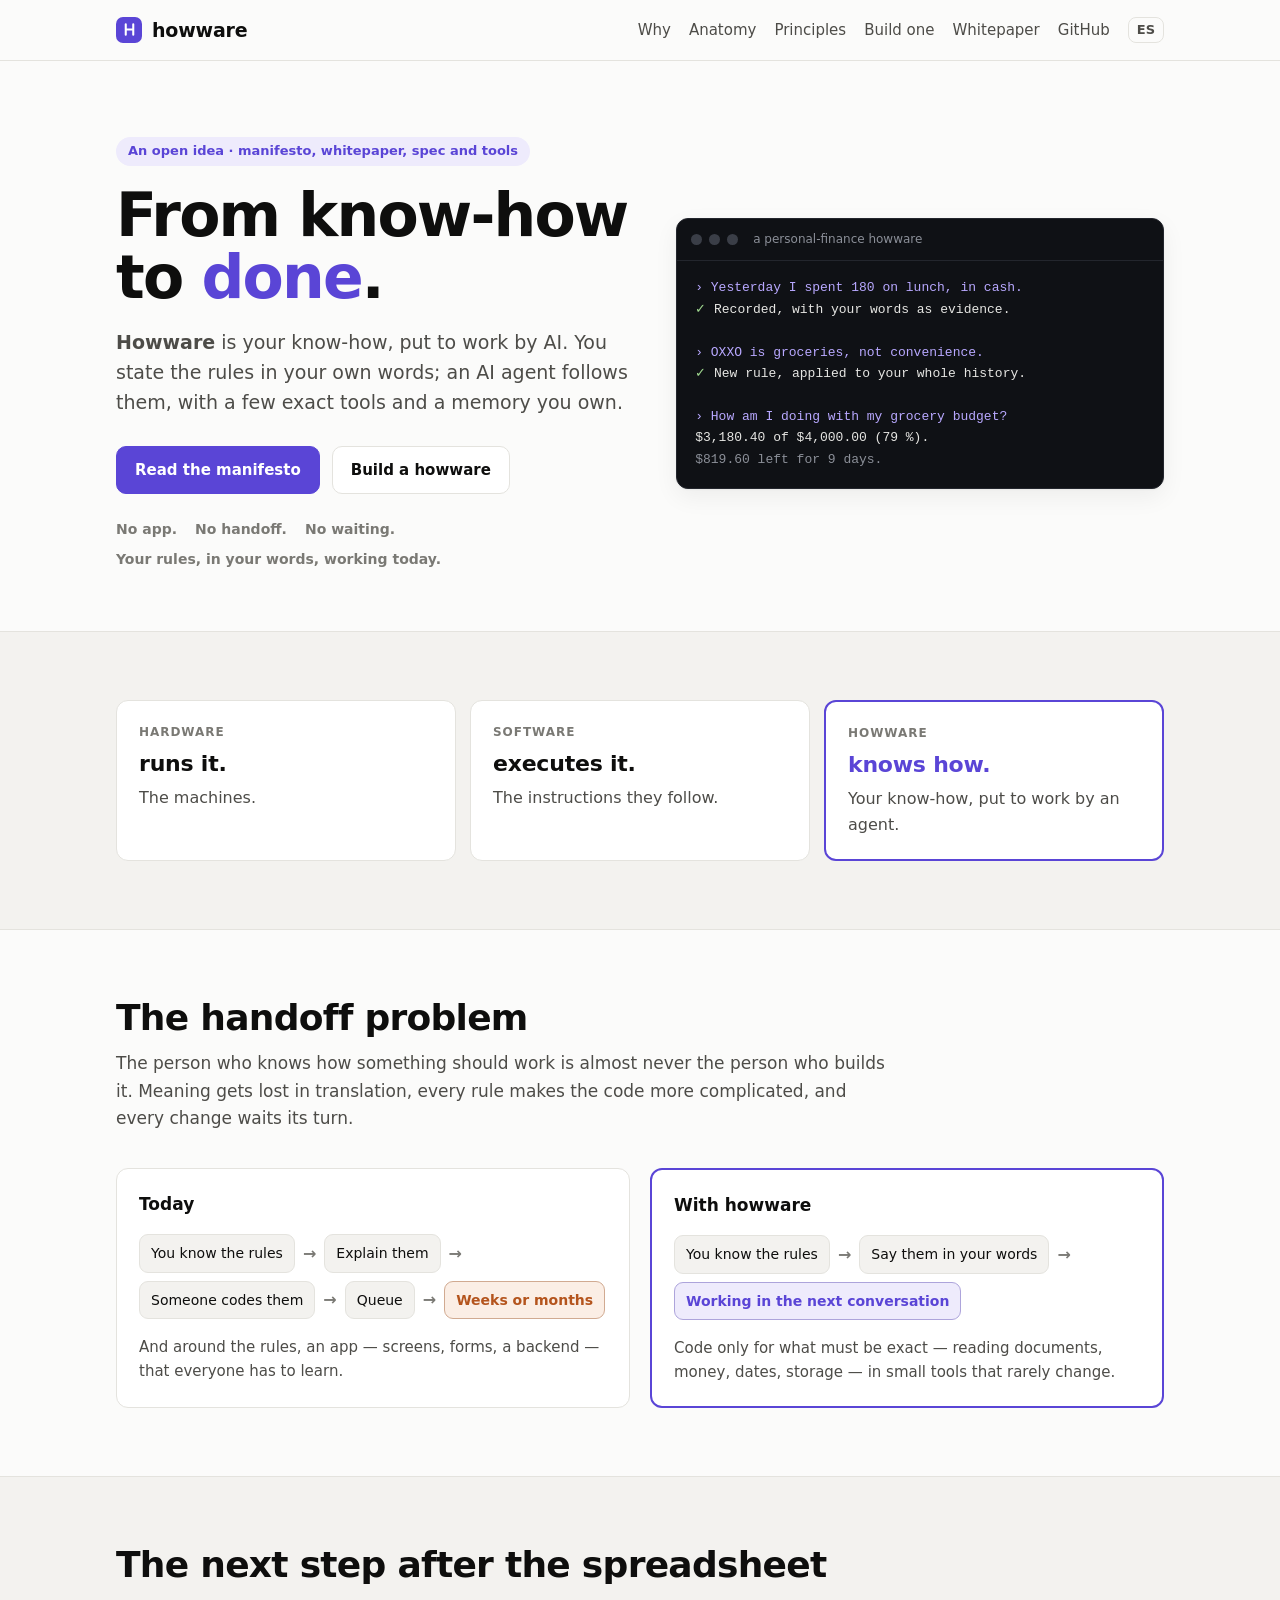
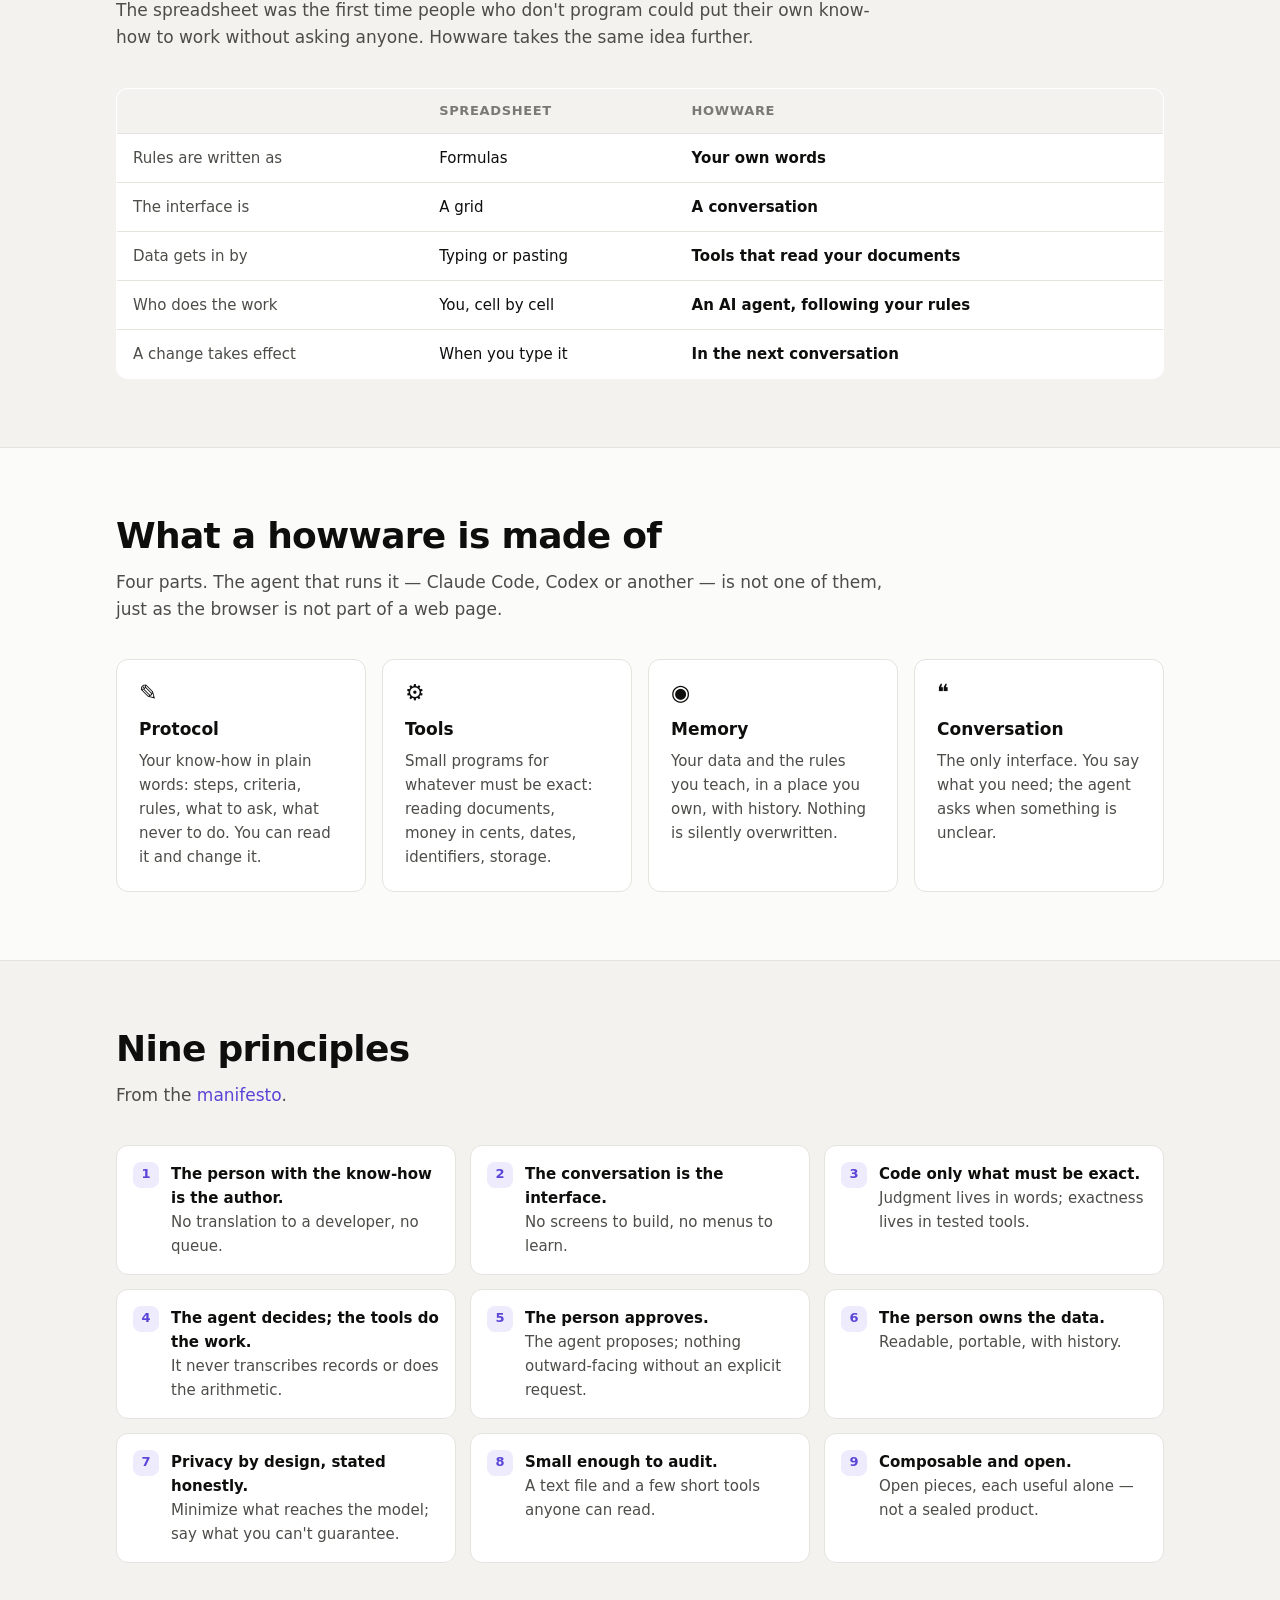
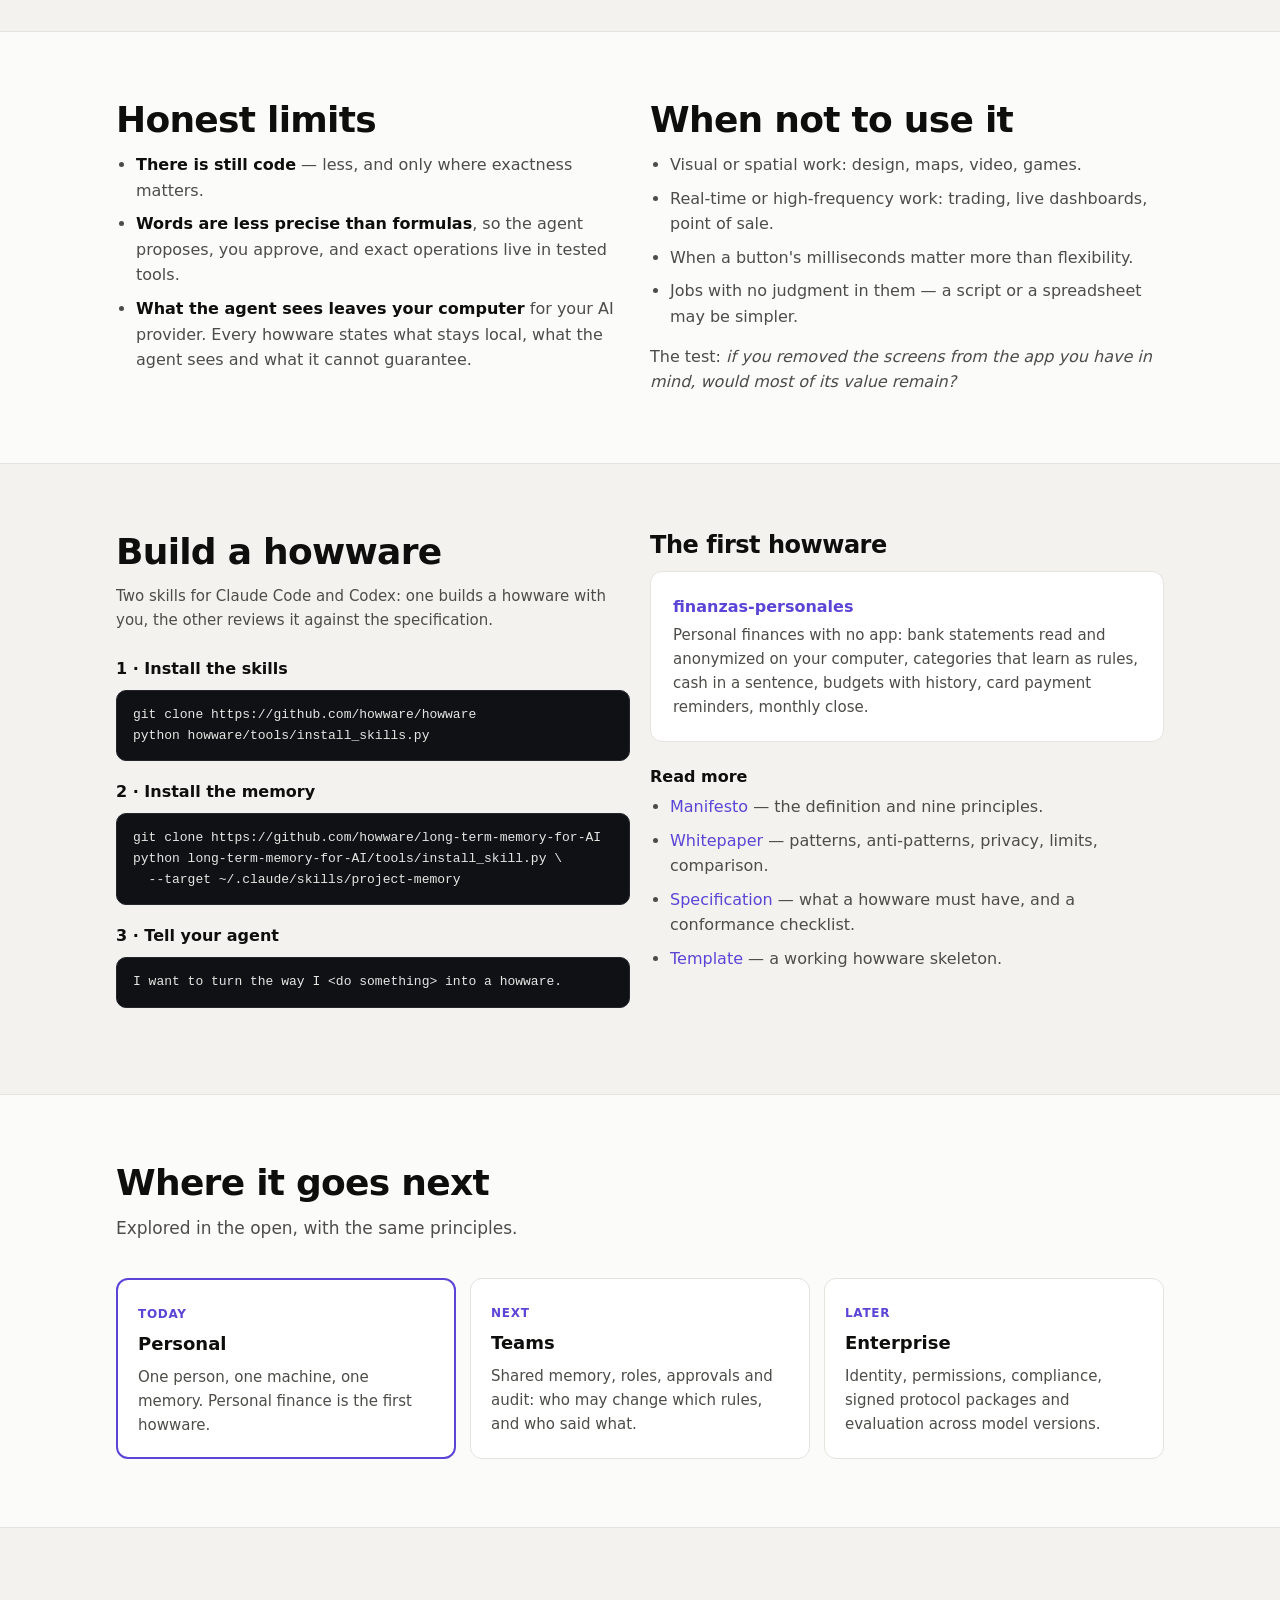
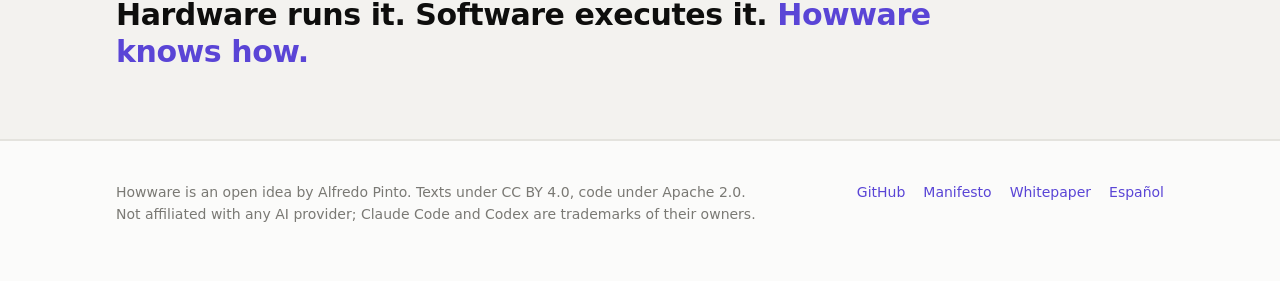
==== index.html @ 70abbe28 "howware.org: site of the howware organization Moved from howware/howware (site/). Served from the ro" ====
<!doctype html>
<html lang="en">
<head>
<meta charset="utf-8">
<meta name="viewport" content="width=device-width, initial-scale=1">
<title>Howware · From know-how to done</title>
<meta name="description" content="Howware: your know-how, put to work by AI. State the rules in your own words; an AI agent follows them, with a few exact tools and a memory you own. No app to build, no one to hand it off to, no waiting.">
<meta property="og:title" content="Howware · From know-how to done">
<meta property="og:description" content="Your know-how, put to work by AI. No app to build, no one to hand it off to, no waiting. The next step after the spreadsheet.">
<meta property="og:type" content="website">
<meta property="og:url" content="https://howware.org/">
<link rel="alternate" hreflang="es" href="https://howware.org/es/">
<link rel="icon" href="data:image/svg+xml,%3Csvg xmlns='http://www.w3.org/2000/svg' viewBox='0 0 32 32'%3E%3Crect width='32' height='32' rx='7' fill='%235a45d6'/%3E%3Cpath d='M10 9v14M22 9v14M10 16h12' stroke='white' stroke-width='3' stroke-linecap='round'/%3E%3C/svg%3E">
<link rel="stylesheet" href="assets/style.css">
</head>
<body>

<header class="nav">
  <div class="wrap">
    <a class="brand" href="./"><span class="logo" aria-hidden="true"><svg width="15" height="15" viewBox="0 0 16 16" fill="none"><path d="M4 2.5v11M12 2.5v11M4 8h8" stroke="#fff" stroke-width="2.2" stroke-linecap="round"/></svg></span>howware</a>
    <nav>
      <a href="#why">Why</a>
      <a href="#anatomy">Anatomy</a>
      <a href="#principles">Principles</a>
      <a href="#build">Build one</a>
      <a href="https://github.com/howware/howware/blob/main/docs/whitepaper.md">Whitepaper</a>
      <a class="keep" href="https://github.com/howware/howware">GitHub</a>
      <a class="keep lang" href="es/" hreflang="es" lang="es">ES</a>
    </nav>
  </div>
</header>

<main>
  <section class="hero">
    <div class="wrap hero-grid">
      <div>
        <span class="eyebrow">An open idea · manifesto, whitepaper, spec and tools</span>
        <h1>From know-how<br>to <span class="hl">done</span>.</h1>
        <p class="lead"><b>Howware</b> is your know-how, put to work by AI. You state the rules in your own words; an AI agent follows them, with a few exact tools and a memory you own.</p>
        <div class="cta">
          <a class="btn primary" href="https://github.com/howware/howware/blob/main/MANIFESTO.md">Read the manifesto</a>
          <a class="btn" href="#build">Build a howware</a>
        </div>
        <div class="slogans"><span>No app.</span><span>No handoff.</span><span>No waiting.</span><span>Your rules, in your words, working today.</span></div>
      </div>
      <div class="term" role="img" aria-label="Example conversation with a personal finance howware">
        <div class="term-bar"><i></i><i></i><i></i><b>a personal-finance howware</b></div>
<pre><span class="u">› Yesterday I spent 180 on lunch, in cash.</span>
<span class="ok">✓</span> Recorded, with your words as evidence.

<span class="u">› OXXO is groceries, not convenience.</span>
<span class="ok">✓</span> New rule, applied to your whole history.

<span class="u">› How am I doing with my grocery budget?</span>
$3,180.40 of $4,000.00 (79 %).
<span class="p">$819.60 left for 9 days.</span></pre>
      </div>
    </div>
  </section>

  <section class="alt">
    <div class="wrap">
      <div class="layers">
        <div class="layer"><div class="k">Hardware</div><b>runs it.</b><span>The machines.</span></div>
        <div class="layer"><div class="k">Software</div><b>executes it.</b><span>The instructions they follow.</span></div>
        <div class="layer now"><div class="k">Howware</div><b>knows how.</b><span>Your know-how, put to work by an agent.</span></div>
      </div>
    </div>
  </section>

  <section id="why">
    <div class="wrap">
      <h2>The handoff problem</h2>
      <p class="sub">The person who knows how something should work is almost never the person who builds it. Meaning gets lost in translation, every rule makes the code more complicated, and every change waits its turn.</p>
      <div class="lanes">
        <div class="lane old">
          <h3>Today</h3>
          <div class="flow"><span class="step">You know the rules</span><span class="arrow">→</span><span class="step">Explain them</span><span class="arrow">→</span><span class="step">Someone codes them</span><span class="arrow">→</span><span class="step">Queue</span><span class="arrow">→</span><span class="step slow">Weeks or months</span></div>
          <p>And around the rules, an app — screens, forms, a backend — that everyone has to learn.</p>
        </div>
        <div class="lane new">
          <h3>With howware</h3>
          <div class="flow"><span class="step">You know the rules</span><span class="arrow">→</span><span class="step">Say them in your words</span><span class="arrow">→</span><span class="step fast">Working in the next conversation</span></div>
          <p>Code only for what must be exact — reading documents, money, dates, storage — in small tools that rarely change.</p>
        </div>
      </div>
    </div>
  </section>

  <section class="alt">
    <div class="wrap">
      <h2>The next step after the spreadsheet</h2>
      <p class="sub">The spreadsheet was the first time people who don't program could put their own know-how to work without asking anyone. Howware takes the same idea further.</p>
      <div class="tablewrap">
        <table class="cmp">
          <thead><tr><th></th><th>Spreadsheet</th><th>Howware</th></tr></thead>
          <tbody>
            <tr><td>Rules are written as</td><td>Formulas</td><td>Your own words</td></tr>
            <tr><td>The interface is</td><td>A grid</td><td>A conversation</td></tr>
            <tr><td>Data gets in by</td><td>Typing or pasting</td><td>Tools that read your documents</td></tr>
            <tr><td>Who does the work</td><td>You, cell by cell</td><td>An AI agent, following your rules</td></tr>
            <tr><td>A change takes effect</td><td>When you type it</td><td>In the next conversation</td></tr>
          </tbody>
        </table>
      </div>
    </div>
  </section>

  <section id="anatomy">
    <div class="wrap">
      <h2>What a howware is made of</h2>
      <p class="sub">Four parts. The agent that runs it — Claude Code, Codex or another — is not one of them, just as the browser is not part of a web page.</p>
      <div class="grid4">
        <div class="card"><div class="ic" aria-hidden="true">✎</div><h3>Protocol</h3><p>Your know-how in plain words: steps, criteria, rules, what to ask, what never to do. You can read it and change it.</p></div>
        <div class="card"><div class="ic" aria-hidden="true">⚙</div><h3>Tools</h3><p>Small programs for whatever must be exact: reading documents, money in cents, dates, identifiers, storage.</p></div>
        <div class="card"><div class="ic" aria-hidden="true">◉</div><h3>Memory</h3><p>Your data and the rules you teach, in a place you own, with history. Nothing is silently overwritten.</p></div>
        <div class="card"><div class="ic" aria-hidden="true">❝</div><h3>Conversation</h3><p>The only interface. You say what you need; the agent asks when something is unclear.</p></div>
      </div>
    </div>
  </section>

  <section id="principles" class="alt">
    <div class="wrap">
      <h2>Nine principles</h2>
      <p class="sub">From the <a href="https://github.com/howware/howware/blob/main/MANIFESTO.md">manifesto</a>.</p>
      <ol class="principles">
        <li><b>The person with the know-how is the author.</b>No translation to a developer, no queue.</li>
        <li><b>The conversation is the interface.</b>No screens to build, no menus to learn.</li>
        <li><b>Code only what must be exact.</b>Judgment lives in words; exactness lives in tested tools.</li>
        <li><b>The agent decides; the tools do the work.</b>It never transcribes records or does the arithmetic.</li>
        <li><b>The person approves.</b>The agent proposes; nothing outward-facing without an explicit request.</li>
        <li><b>The person owns the data.</b>Readable, portable, with history.</li>
        <li><b>Privacy by design, stated honestly.</b>Minimize what reaches the model; say what you can't guarantee.</li>
        <li><b>Small enough to audit.</b>A text file and a few short tools anyone can read.</li>
        <li><b>Composable and open.</b>Open pieces, each useful alone — not a sealed product.</li>
      </ol>
    </div>
  </section>

  <section>
    <div class="wrap grid2">
      <div>
        <h2>Honest limits</h2>
        <ul class="plain">
          <li><b>There is still code</b> — less, and only where exactness matters.</li>
          <li><b>Words are less precise than formulas</b>, so the agent proposes, you approve, and exact operations live in tested tools.</li>
          <li><b>What the agent sees leaves your computer</b> for your AI provider. Every howware states what stays local, what the agent sees and what it cannot guarantee.</li>
        </ul>
      </div>
      <div>
        <h2>When not to use it</h2>
        <ul class="plain">
          <li>Visual or spatial work: design, maps, video, games.</li>
          <li>Real-time or high-frequency work: trading, live dashboards, point of sale.</li>
          <li>When a button's milliseconds matter more than flexibility.</li>
          <li>Jobs with no judgment in them — a script or a spreadsheet may be simpler.</li>
        </ul>
        <p style="color:var(--text-2);margin:14px 0 0">The test: <i>if you removed the screens from the app you have in mind, would most of its value remain?</i></p>
      </div>
    </div>
  </section>

  <section id="build" class="alt install">
    <div class="wrap grid2">
      <div>
        <h2>Build a howware</h2>
        <p class="sub" style="margin-bottom:24px">Two skills for Claude Code and Codex: one builds a howware with you, the other reviews it against the specification.</p>
        <h3>1 · Install the skills</h3>
<pre>git clone https://github.com/howware/howware
python howware/tools/install_skills.py</pre>
        <h3>2 · Install the memory</h3>
<pre>git clone https://github.com/howware/long-term-memory-for-AI
python long-term-memory-for-AI/tools/install_skill.py \
  --target ~/.claude/skills/project-memory</pre>
        <h3>3 · Tell your agent</h3>
<pre>I want to turn the way I &lt;do something&gt; into a howware.</pre>
      </div>
      <div>
        <h2 style="font-size:24px">The first howware</h2>
        <div class="card" style="margin-top:12px">
          <h3><a href="https://github.com/howware/finanzas-personales">finanzas-personales</a></h3>
          <p>Personal finances with no app: bank statements read and anonymized on your computer, categories that learn as rules, cash in a sentence, budgets with history, card payment reminders, monthly close.</p>
        </div>
        <h3 style="margin-top:22px">Read more</h3>
        <ul class="plain">
          <li><a href="https://github.com/howware/howware/blob/main/MANIFESTO.md">Manifesto</a> — the definition and nine principles.</li>
          <li><a href="https://github.com/howware/howware/blob/main/docs/whitepaper.md">Whitepaper</a> — patterns, anti-patterns, privacy, limits, comparison.</li>
          <li><a href="https://github.com/howware/howware/blob/main/docs/spec.md">Specification</a> — what a howware must have, and a conformance checklist.</li>
          <li><a href="https://github.com/howware/howware/tree/main/template">Template</a> — a working howware skeleton.</li>
        </ul>
      </div>
    </div>
  </section>

  <section>
    <div class="wrap">
      <h2>Where it goes next</h2>
      <p class="sub">Explored in the open, with the same principles.</p>
      <div class="road">
        <div class="cur"><span class="tag">Today</span><h3>Personal</h3><p>One person, one machine, one memory. Personal finance is the first howware.</p></div>
        <div><span class="tag">Next</span><h3>Teams</h3><p>Shared memory, roles, approvals and audit: who may change which rules, and who said what.</p></div>
        <div><span class="tag">Later</span><h3>Enterprise</h3><p>Identity, permissions, compliance, signed protocol packages and evaluation across model versions.</p></div>
      </div>
    </div>
  </section>

  <section class="alt">
    <div class="wrap">
      <p class="quote">Hardware runs it. Software executes it. <span>Howware knows how.</span></p>
    </div>
  </section>
</main>

<footer>
  <div class="wrap">
    <p>Howware is an open idea by Alfredo Pinto. Texts under CC BY 4.0, code under Apache 2.0. Not affiliated with any AI provider; Claude Code and Codex are trademarks of their owners.</p>
    <nav>
      <a href="https://github.com/howware/howware">GitHub</a>
      <a href="https://github.com/howware/howware/blob/main/MANIFESTO.md">Manifesto</a>
      <a href="https://github.com/howware/howware/blob/main/docs/whitepaper.md">Whitepaper</a>
      <a href="es/" hreflang="es" lang="es">Español</a>
    </nav>
  </div>
</footer>

</body>
</html>
---- assets/style.css ----
:root {
  color-scheme: light;
  --bg: #fbfbfa; --surface: #ffffff; --surface-2: #f3f2ef; --border: #e4e3de;
  --text: #0e0e0d; --text-2: #4d4c48; --muted: #7a7974;
  --accent: #5a45d6; --accent-ink: #ffffff; --accent-soft: #eeebfc;
  --warm: #b4541d; --warm-soft: #fbeee5;
  --code-bg: #0f1115; --code-text: #e6e6e3; --code-muted: #8b8f98; --code-user: #b8a8ff; --code-ok: #9fd88f;
  --radius: 12px;
  --shadow: 0 1px 2px rgba(0,0,0,.04), 0 8px 24px rgba(0,0,0,.06);
}
@media (prefers-color-scheme: dark) {
  :root:not([data-theme="light"]) {
    color-scheme: dark;
    --bg: #0d0d0c; --surface: #161615; --surface-2: #1d1d1b; --border: #2c2c29;
    --text: #f1f0ec; --text-2: #c4c3ba; --muted: #8f8e86;
    --accent: #9d8cff; --accent-ink: #0d0d0c; --accent-soft: #1f1a3a;
    --warm: #f0a070; --warm-soft: #2b1d14;
    --shadow: 0 1px 2px rgba(0,0,0,.3), 0 8px 24px rgba(0,0,0,.35);
  }
}
:root[data-theme="dark"] {
  color-scheme: dark;
  --bg: #0d0d0c; --surface: #161615; --surface-2: #1d1d1b; --border: #2c2c29;
  --text: #f1f0ec; --text-2: #c4c3ba; --muted: #8f8e86;
  --accent: #9d8cff; --accent-ink: #0d0d0c; --accent-soft: #1f1a3a;
  --warm: #f0a070; --warm-soft: #2b1d14;
  --shadow: 0 1px 2px rgba(0,0,0,.3), 0 8px 24px rgba(0,0,0,.35);
}

* { box-sizing: border-box; }
html { scroll-behavior: smooth; }
body { margin: 0; background: var(--bg); color: var(--text); font: 16px/1.6 system-ui, -apple-system, "Segoe UI", Roboto, "Helvetica Neue", sans-serif; -webkit-font-smoothing: antialiased; }
a { color: var(--accent); text-decoration: none; }
a:hover { text-decoration: underline; }
code, pre { font-family: ui-monospace, "Cascadia Code", "SF Mono", Menlo, Consolas, monospace; }
:not(pre) > code { font-size: .9em; background: var(--surface-2); border: 1px solid var(--border); padding: 1px 6px; border-radius: 6px; }
.wrap { max-width: 1080px; margin: 0 auto; padding: 0 16px; }
.grid2 > *, .grid3 > *, .grid4 > *, .hero-grid > *, .lanes > * { min-width: 0; }

header.nav { position: sticky; top: 0; z-index: 10; background: color-mix(in srgb, var(--bg) 88%, transparent); backdrop-filter: blur(10px); border-bottom: 1px solid var(--border); }
.nav .wrap { display: flex; align-items: center; gap: 22px; height: 60px; }
.brand { display: flex; align-items: center; gap: 10px; font-weight: 800; color: var(--text); font-size: 19px; letter-spacing: -.01em; }
.brand:hover { text-decoration: none; }
.logo { width: 26px; height: 26px; border-radius: 7px; background: var(--accent); display: grid; place-items: center; flex: none; }
.nav nav { display: flex; gap: 18px; margin-left: auto; font-size: 15px; align-items: center; }
.nav nav a { color: var(--text-2); }
.nav nav a:hover { color: var(--text); text-decoration: none; }
.nav nav a.lang { border: 1px solid var(--border); border-radius: 8px; padding: 2px 8px; font-size: 13px; font-weight: 600; }
@media (max-width: 820px) { .nav nav a:not(.keep) { display: none; } }

.hero { padding: 76px 0 60px; }
.hero-grid { display: grid; grid-template-columns: 1.05fr 1fr; gap: 48px; align-items: center; }
@media (max-width: 900px) { .hero-grid { grid-template-columns: 1fr; gap: 32px; } .hero { padding: 48px 0 40px; } }
.eyebrow { display: inline-flex; align-items: center; gap: 8px; font-size: 13px; font-weight: 600; color: var(--accent); background: var(--accent-soft); padding: 4px 12px; border-radius: 999px; margin-bottom: 18px; }
h1 { font-size: clamp(36px, 6vw, 60px); line-height: 1.04; letter-spacing: -0.03em; margin: 0 0 18px; }
h1 .hl { color: var(--accent); }
.lead { font-size: 19px; color: var(--text-2); margin: 0 0 28px; max-width: 32em; }
.cta { display: flex; flex-wrap: wrap; gap: 12px; }
.btn { display: inline-flex; align-items: center; gap: 8px; padding: 11px 18px; border-radius: 10px; font-weight: 600; font-size: 15px; border: 1px solid var(--border); color: var(--text); background: var(--surface); }
.btn:hover { text-decoration: none; border-color: var(--muted); }
.btn.primary { background: var(--accent); color: var(--accent-ink); border-color: var(--accent); }
.btn.primary:hover { filter: brightness(1.06); }
.slogans { display: flex; flex-wrap: wrap; gap: 8px 18px; margin-top: 24px; color: var(--muted); font-size: 14px; font-weight: 600; }

.term { background: var(--code-bg); color: var(--code-text); border-radius: var(--radius); box-shadow: var(--shadow); overflow: hidden; border: 1px solid #23262d; }
.term-bar { display: flex; align-items: center; gap: 7px; padding: 11px 14px; border-bottom: 1px solid #23262d; }
.term-bar i { width: 11px; height: 11px; border-radius: 50%; background: #3a3e47; display: block; }
.term-bar b { margin-left: 8px; font-weight: 500; font-size: 12px; color: var(--code-muted); }
.term pre { margin: 0; padding: 16px 18px 18px; font-size: 13px; line-height: 1.65; overflow-x: auto; white-space: pre; }
.u { color: var(--code-user); } .p { color: var(--code-muted); } .ok { color: var(--code-ok); }

section { padding: 68px 0; }
section.alt { background: var(--surface-2); border-top: 1px solid var(--border); border-bottom: 1px solid var(--border); }
h2 { font-size: clamp(26px, 3.6vw, 36px); letter-spacing: -0.02em; line-height: 1.12; margin: 0 0 12px; }
.sub { color: var(--text-2); font-size: 17px; margin: 0 0 36px; max-width: 46em; }

.layers { display: grid; grid-template-columns: repeat(3, 1fr); gap: 14px; }
@media (max-width: 760px) { .layers { grid-template-columns: 1fr; } }
.layer { border: 1px solid var(--border); border-radius: var(--radius); padding: 22px; background: var(--surface); }
.layer .k { font-size: 12px; text-transform: uppercase; letter-spacing: .08em; color: var(--muted); font-weight: 700; }
.layer b { display: block; font-size: 22px; margin: 4px 0; letter-spacing: -.01em; }
.layer span { color: var(--text-2); }
.layer.now { border: 2px solid var(--accent); }
.layer.now b { color: var(--accent); }

.lanes { display: grid; grid-template-columns: 1fr 1fr; gap: 20px; }
@media (max-width: 860px) { .lanes { grid-template-columns: 1fr; } }
.lane { background: var(--surface); border: 1px solid var(--border); border-radius: var(--radius); padding: 22px; }
.lane h3 { margin: 0 0 16px; font-size: 17px; }
.flow { display: flex; flex-wrap: wrap; align-items: center; gap: 8px; }
.step { border: 1px solid var(--border); background: var(--surface-2); border-radius: 9px; padding: 7px 11px; font-size: 14px; }
.arrow { color: var(--muted); font-weight: 700; }
.lane.old .step.slow { background: var(--warm-soft); border-color: color-mix(in srgb, var(--warm) 40%, var(--border)); color: var(--warm); font-weight: 600; }
.lane.new { border: 2px solid var(--accent); }
.lane.new .step.fast { background: var(--accent-soft); border-color: color-mix(in srgb, var(--accent) 40%, var(--border)); color: var(--accent); font-weight: 600; }
.lane p { margin: 16px 0 0; color: var(--text-2); font-size: 15px; }

table.cmp { width: 100%; border-collapse: collapse; background: var(--surface); border: 1px solid var(--border); border-radius: var(--radius); overflow: hidden; font-size: 15px; }
table.cmp th, table.cmp td { text-align: left; padding: 12px 16px; border-bottom: 1px solid var(--border); vertical-align: top; }
table.cmp thead th { background: var(--surface-2); font-size: 13px; text-transform: uppercase; letter-spacing: .05em; color: var(--muted); }
table.cmp td:first-child { color: var(--text-2); }
table.cmp td:last-child { font-weight: 600; }
table.cmp tr:last-child td { border-bottom: 0; }
.tablewrap { overflow-x: auto; }

.grid4 { display: grid; grid-template-columns: repeat(4, 1fr); gap: 16px; }
@media (max-width: 900px) { .grid4 { grid-template-columns: repeat(2, 1fr); } }
@media (max-width: 520px) { .grid4 { grid-template-columns: 1fr; } }
.grid3 { display: grid; grid-template-columns: repeat(3, 1fr); gap: 16px; }
@media (max-width: 900px) { .grid3 { grid-template-columns: repeat(2, 1fr); } }
@media (max-width: 560px) { .grid3 { grid-template-columns: 1fr; } }
.grid2 { display: grid; grid-template-columns: 1fr 1fr; gap: 20px; }
@media (max-width: 860px) { .grid2 { grid-template-columns: 1fr; } }
.card { background: var(--surface); border: 1px solid var(--border); border-radius: var(--radius); padding: 22px; }
.card .ic { font-size: 22px; line-height: 1; margin-bottom: 12px; }
.card h3 { margin: 0 0 6px; font-size: 17px; }
.card p { margin: 0; color: var(--text-2); font-size: 15px; }

ol.principles { counter-reset: p; list-style: none; padding: 0; margin: 0; display: grid; grid-template-columns: repeat(3, 1fr); gap: 14px; }
@media (max-width: 900px) { ol.principles { grid-template-columns: 1fr 1fr; } }
@media (max-width: 560px) { ol.principles { grid-template-columns: 1fr; } }
ol.principles li { background: var(--surface); border: 1px solid var(--border); border-radius: var(--radius); padding: 16px 16px 16px 54px; position: relative; color: var(--text-2); font-size: 15px; }
ol.principles li::before { counter-increment: p; content: counter(p); position: absolute; left: 16px; top: 16px; width: 26px; height: 26px; border-radius: 8px; background: var(--accent-soft); color: var(--accent); font-weight: 700; font-size: 13px; display: grid; place-items: center; }
ol.principles li b { display: block; color: var(--text); }

ul.plain { margin: 0; padding-left: 20px; color: var(--text-2); display: grid; gap: 8px; }
ul.plain b { color: var(--text); }
.install pre { background: var(--code-bg); color: var(--code-text); border-radius: 10px; padding: 14px 16px; font-size: 13px; overflow-x: auto; margin: 8px 0 18px; border: 1px solid #23262d; }
.install h3 { margin: 0 0 4px; font-size: 16px; }
.install p { margin: 0; color: var(--text-2); font-size: 15px; }

.road { display: grid; grid-template-columns: repeat(3, 1fr); gap: 14px; counter-reset: r; }
@media (max-width: 760px) { .road { grid-template-columns: 1fr; } }
.road div { border: 1px solid var(--border); border-radius: var(--radius); padding: 20px; background: var(--surface); }
.road div.cur { border: 2px solid var(--accent); }
.road .tag { font-size: 12px; font-weight: 700; color: var(--accent); text-transform: uppercase; letter-spacing: .06em; }
.road h3 { margin: 4px 0 6px; font-size: 18px; }
.road p { margin: 0; color: var(--text-2); font-size: 15px; }

.quote { font-size: clamp(22px, 3vw, 30px); font-weight: 700; letter-spacing: -.015em; line-height: 1.25; margin: 0; max-width: 30em; }
.quote span { color: var(--accent); }

footer { padding: 40px 0 56px; color: var(--muted); font-size: 14px; border-top: 1px solid var(--border); }
footer .wrap { display: flex; flex-wrap: wrap; gap: 12px 28px; justify-content: space-between; }
footer p { margin: 0; max-width: 46em; }
footer nav { display: flex; gap: 18px; flex-wrap: wrap; }
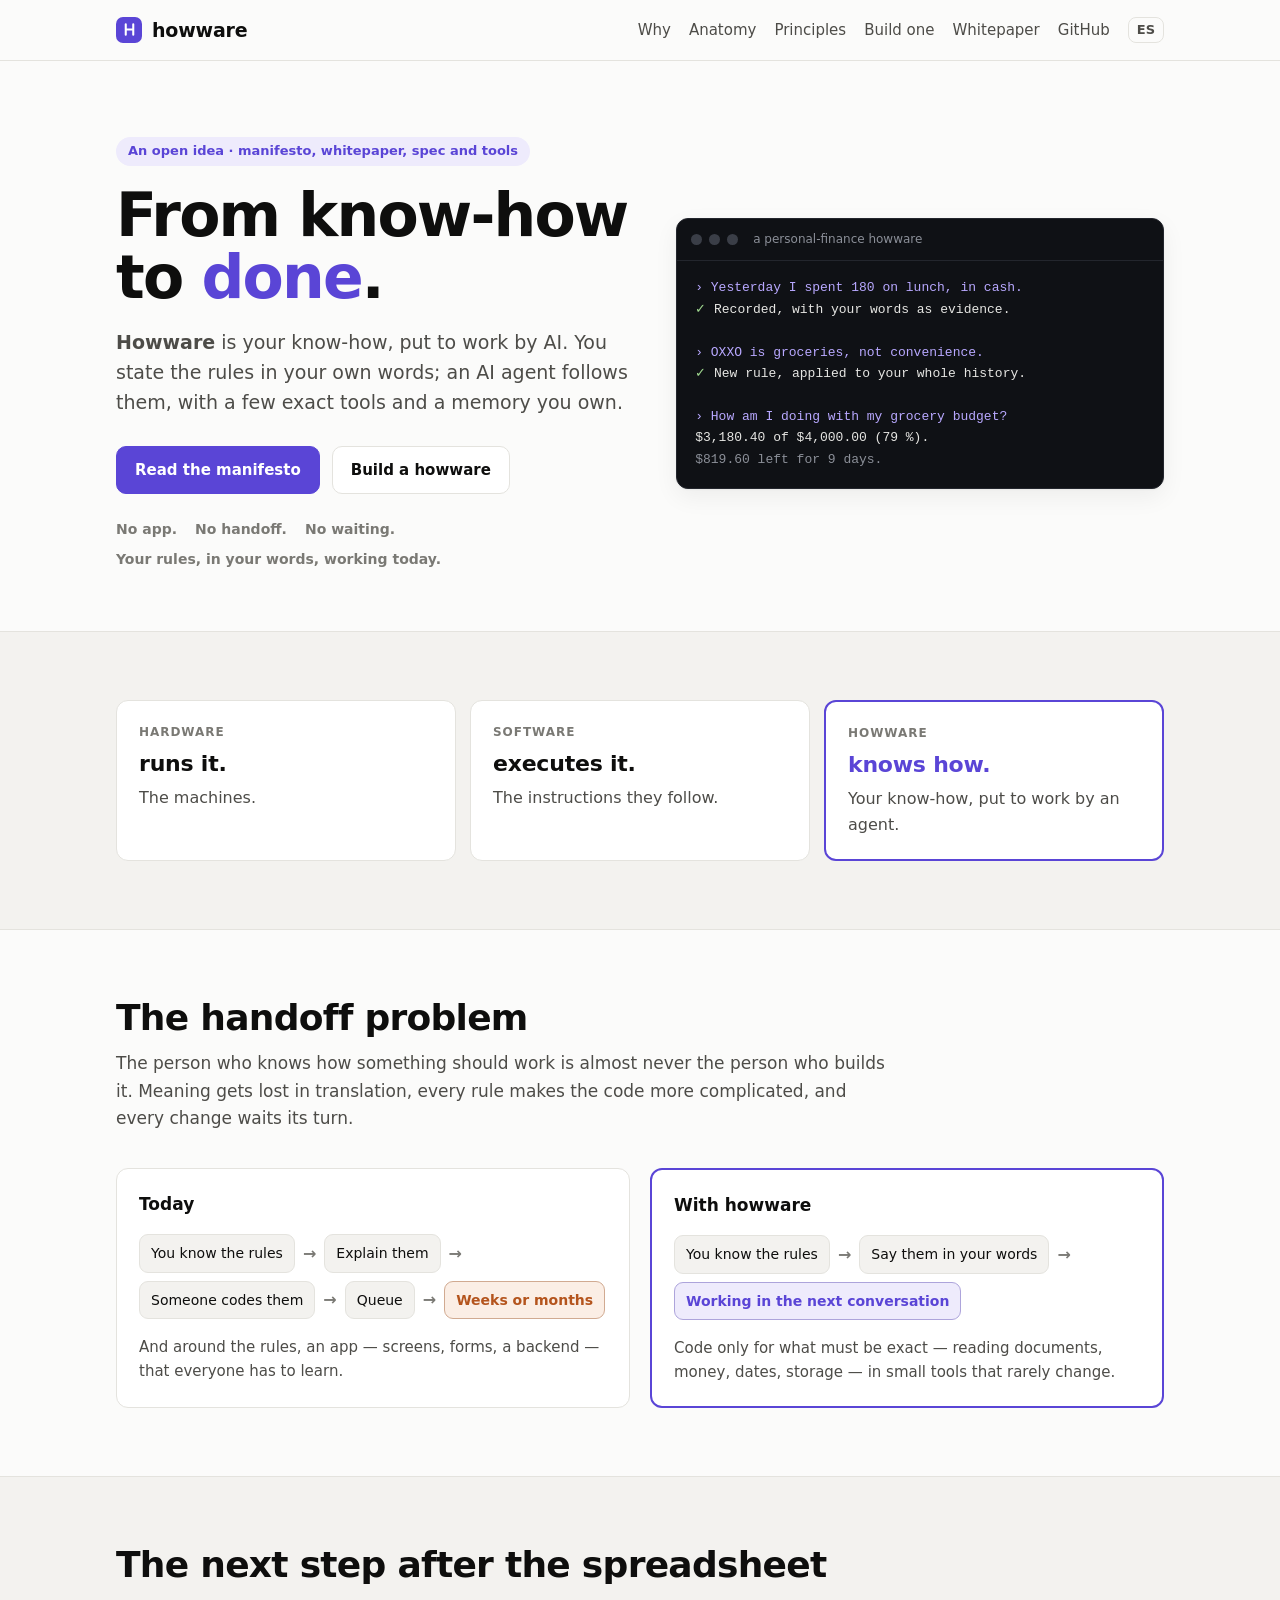
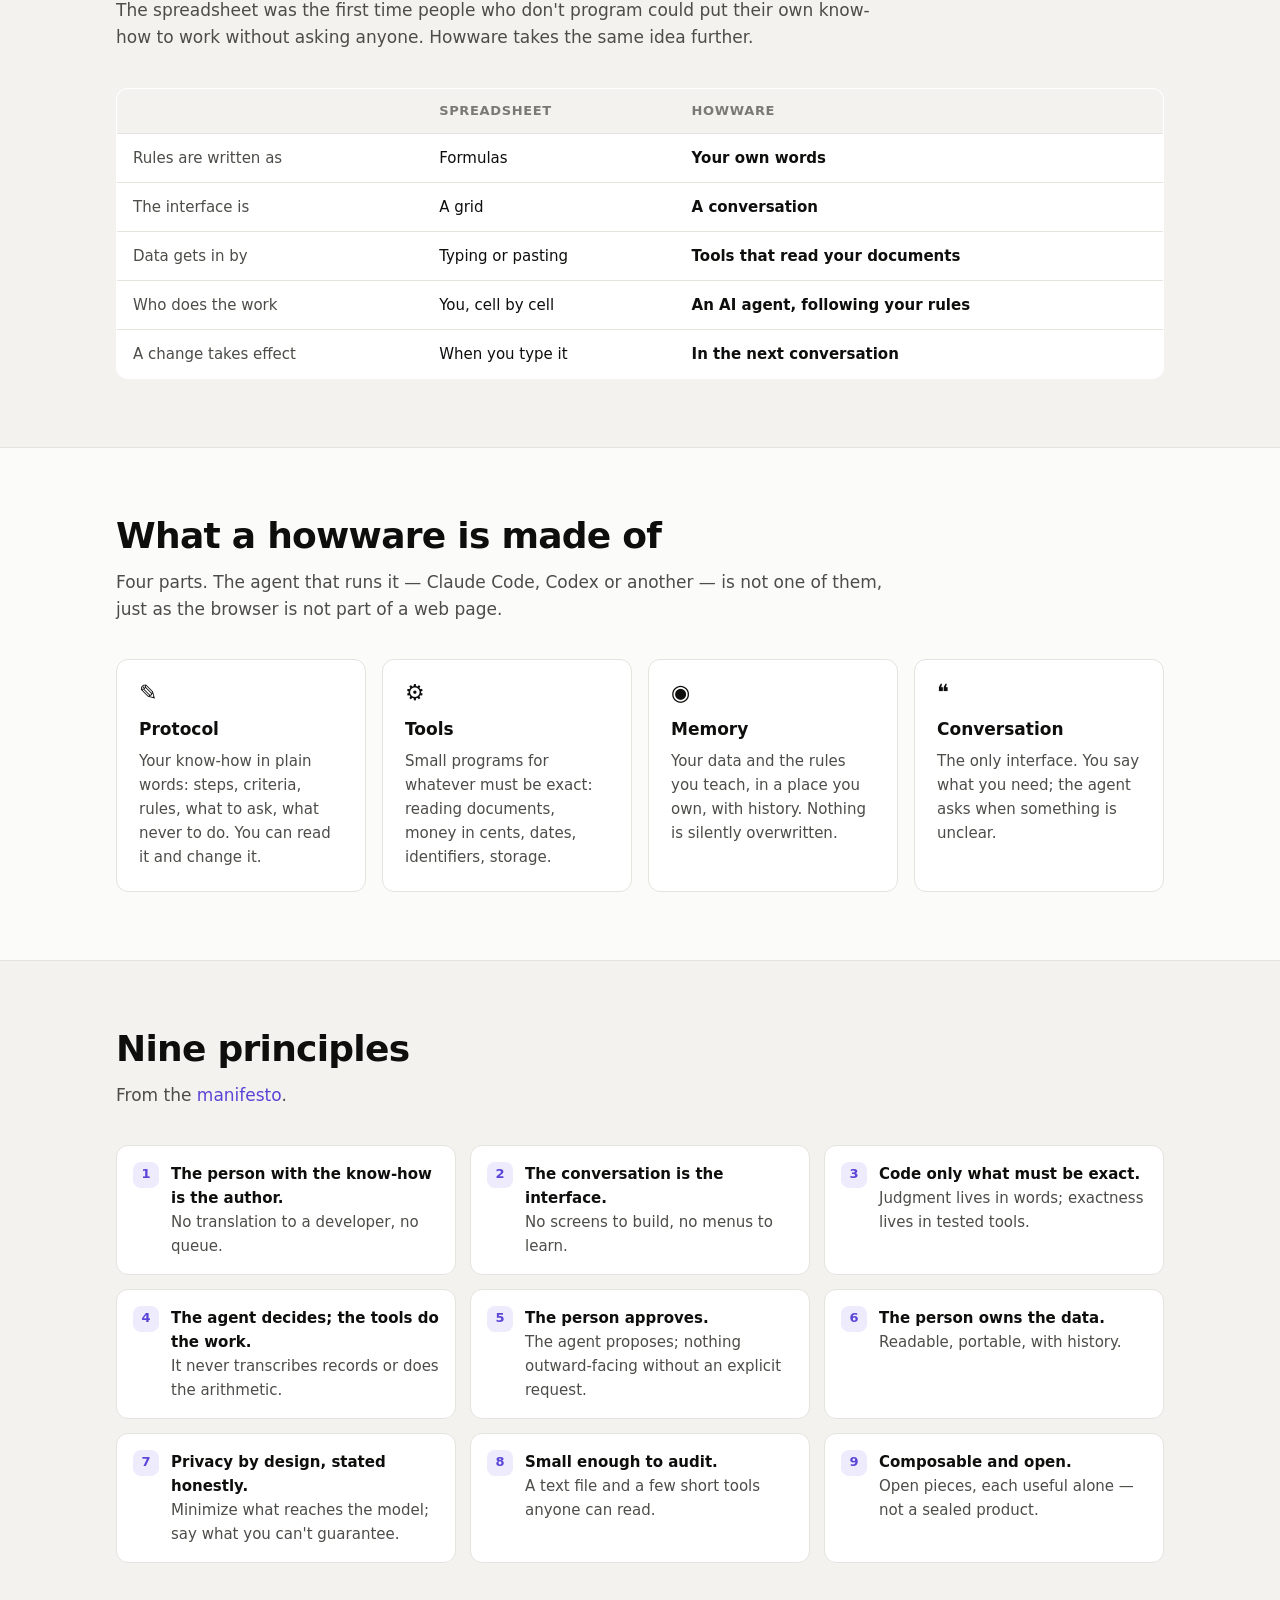
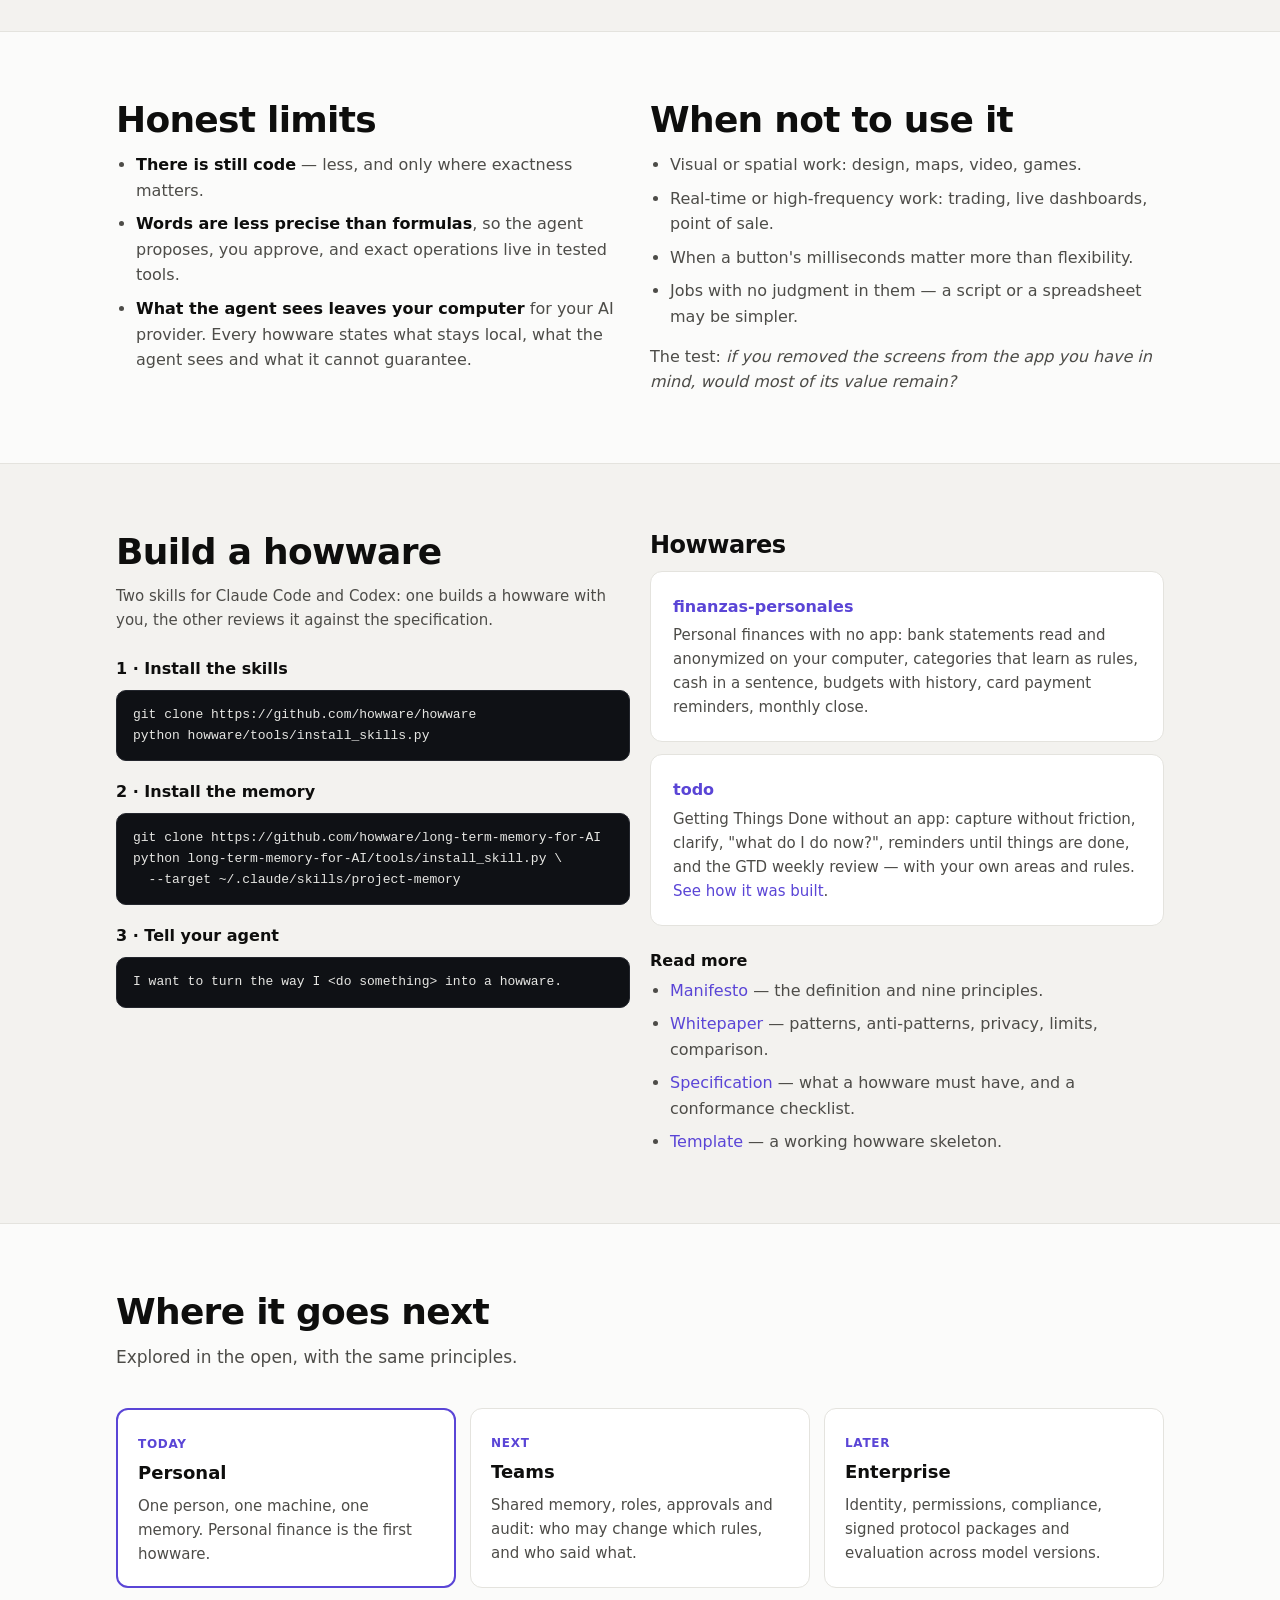
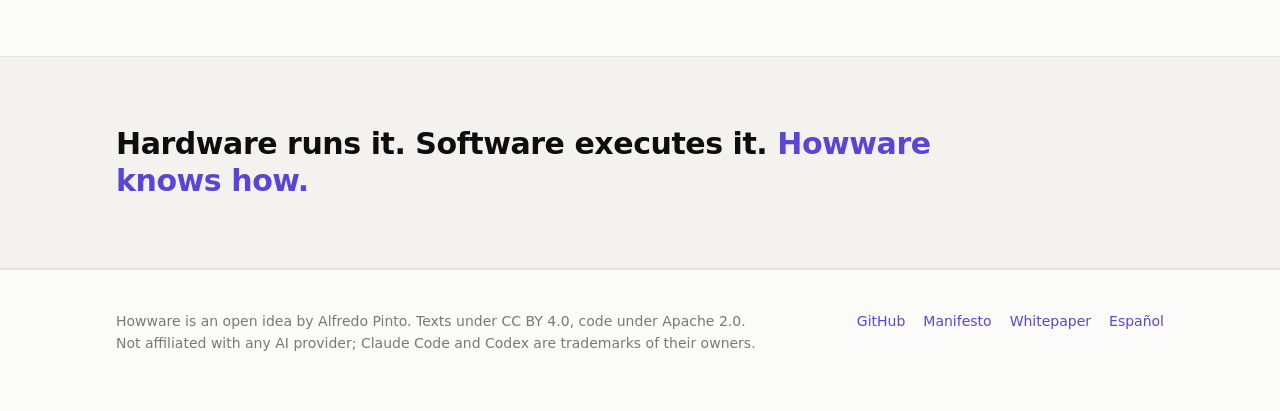
==== commit cabf7983: "Add the todo howware" ====
--- a/index.html
+++ b/index.html
@@ -176,10 +176,14 @@
 <pre>I want to turn the way I &lt;do something&gt; into a howware.</pre>
       </div>
       <div>
-        <h2 style="font-size:24px">The first howware</h2>
+        <h2 style="font-size:24px">Howwares</h2>
         <div class="card" style="margin-top:12px">
           <h3><a href="https://github.com/howware/finanzas-personales">finanzas-personales</a></h3>
           <p>Personal finances with no app: bank statements read and anonymized on your computer, categories that learn as rules, cash in a sentence, budgets with history, card payment reminders, monthly close.</p>
+        </div>
+        <div class="card" style="margin-top:12px">
+          <h3><a href="https://github.com/howware/todo">todo</a></h3>
+          <p>Getting Things Done without an app: capture without friction, clarify, "what do I do now?", reminders until things are done, and the GTD weekly review — with your own areas and rules. <a href="https://github.com/howware/todo/blob/main/docs/building.md">See how it was built</a>.</p>
         </div>
         <h3 style="margin-top:22px">Read more</h3>
         <ul class="plain">
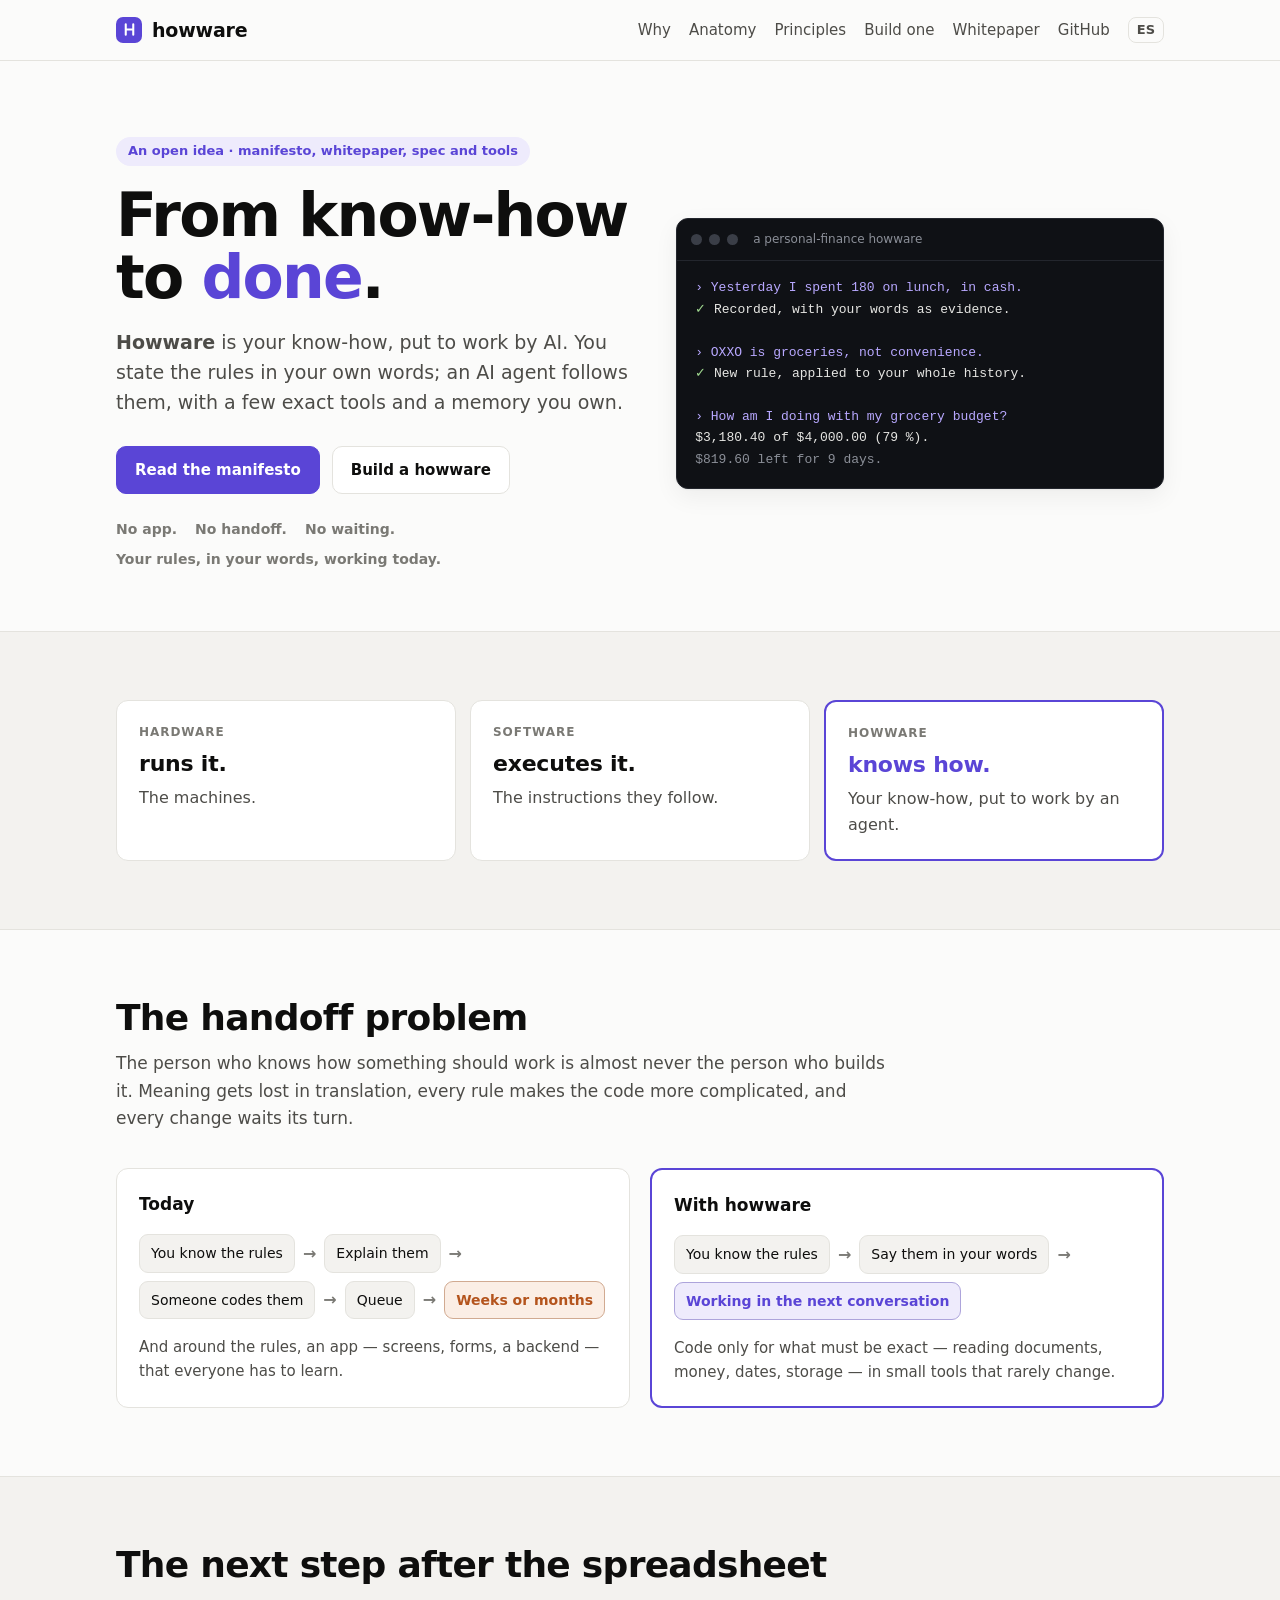
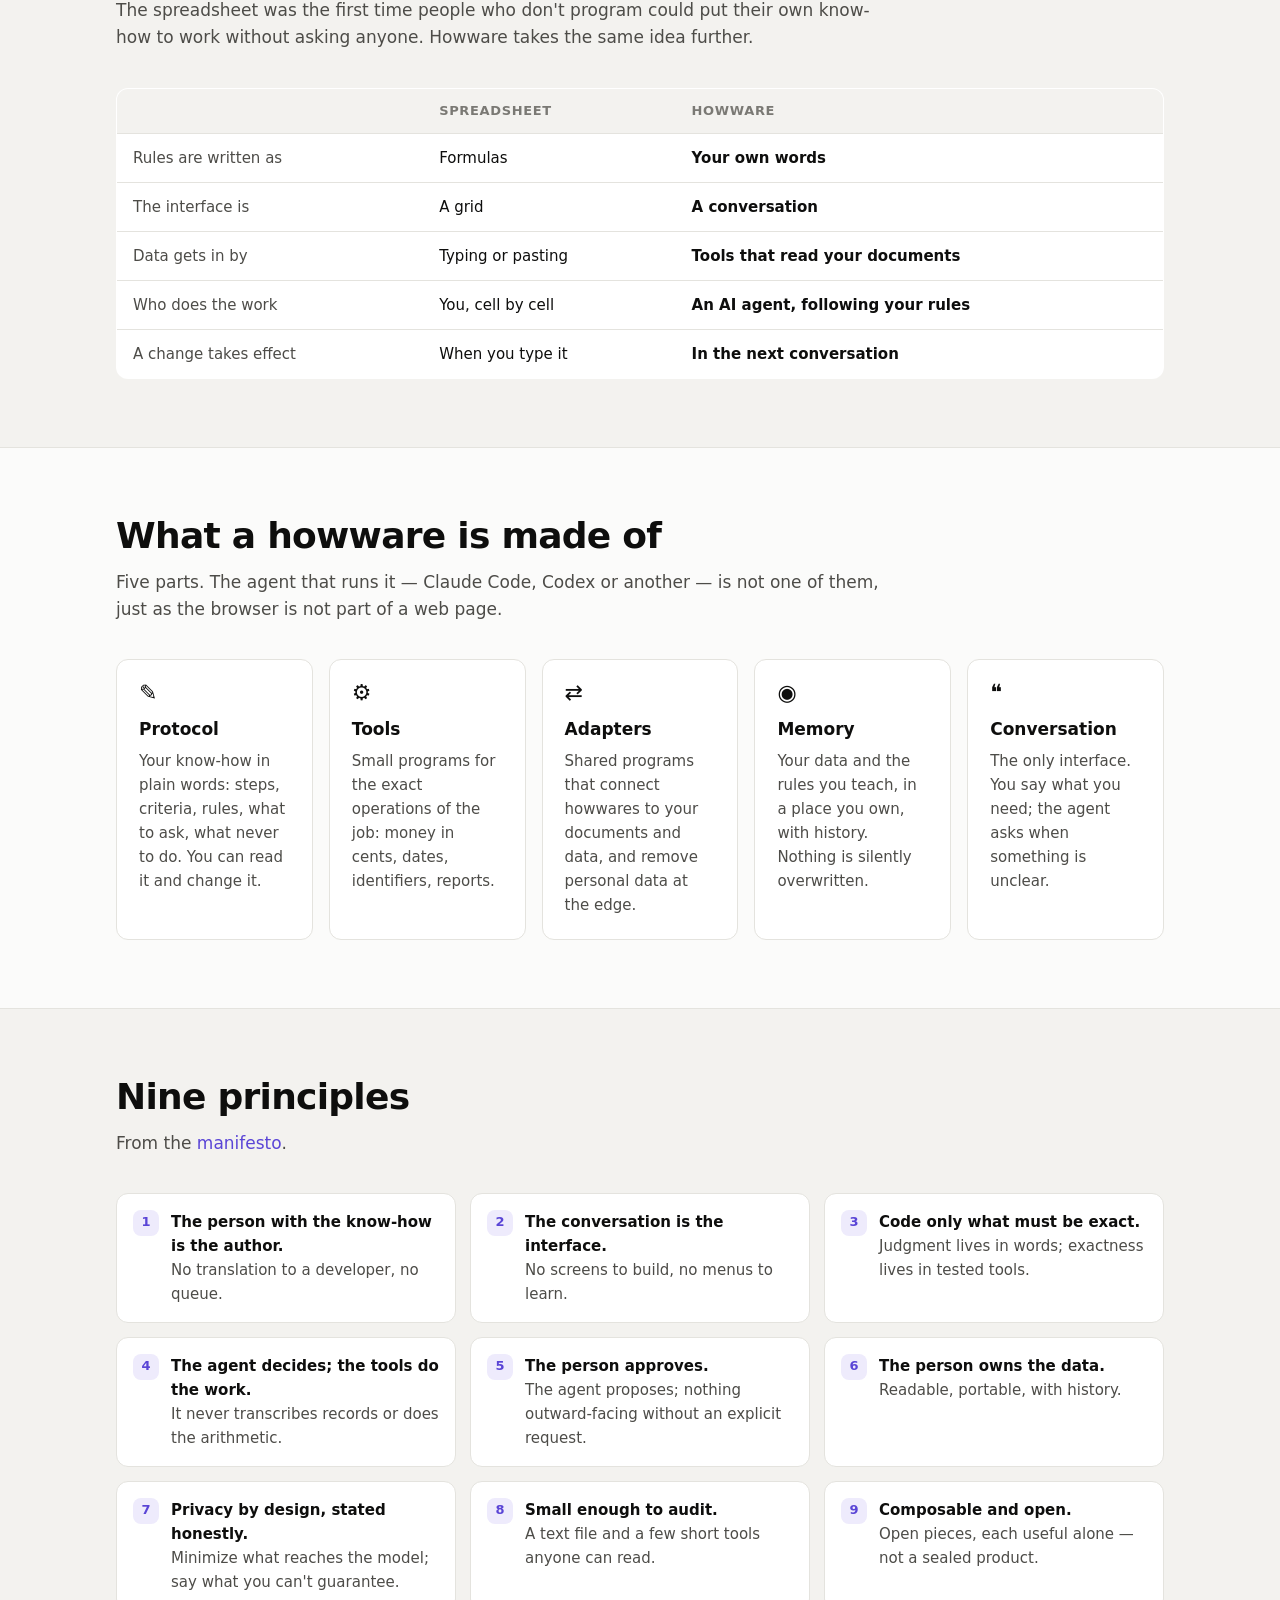
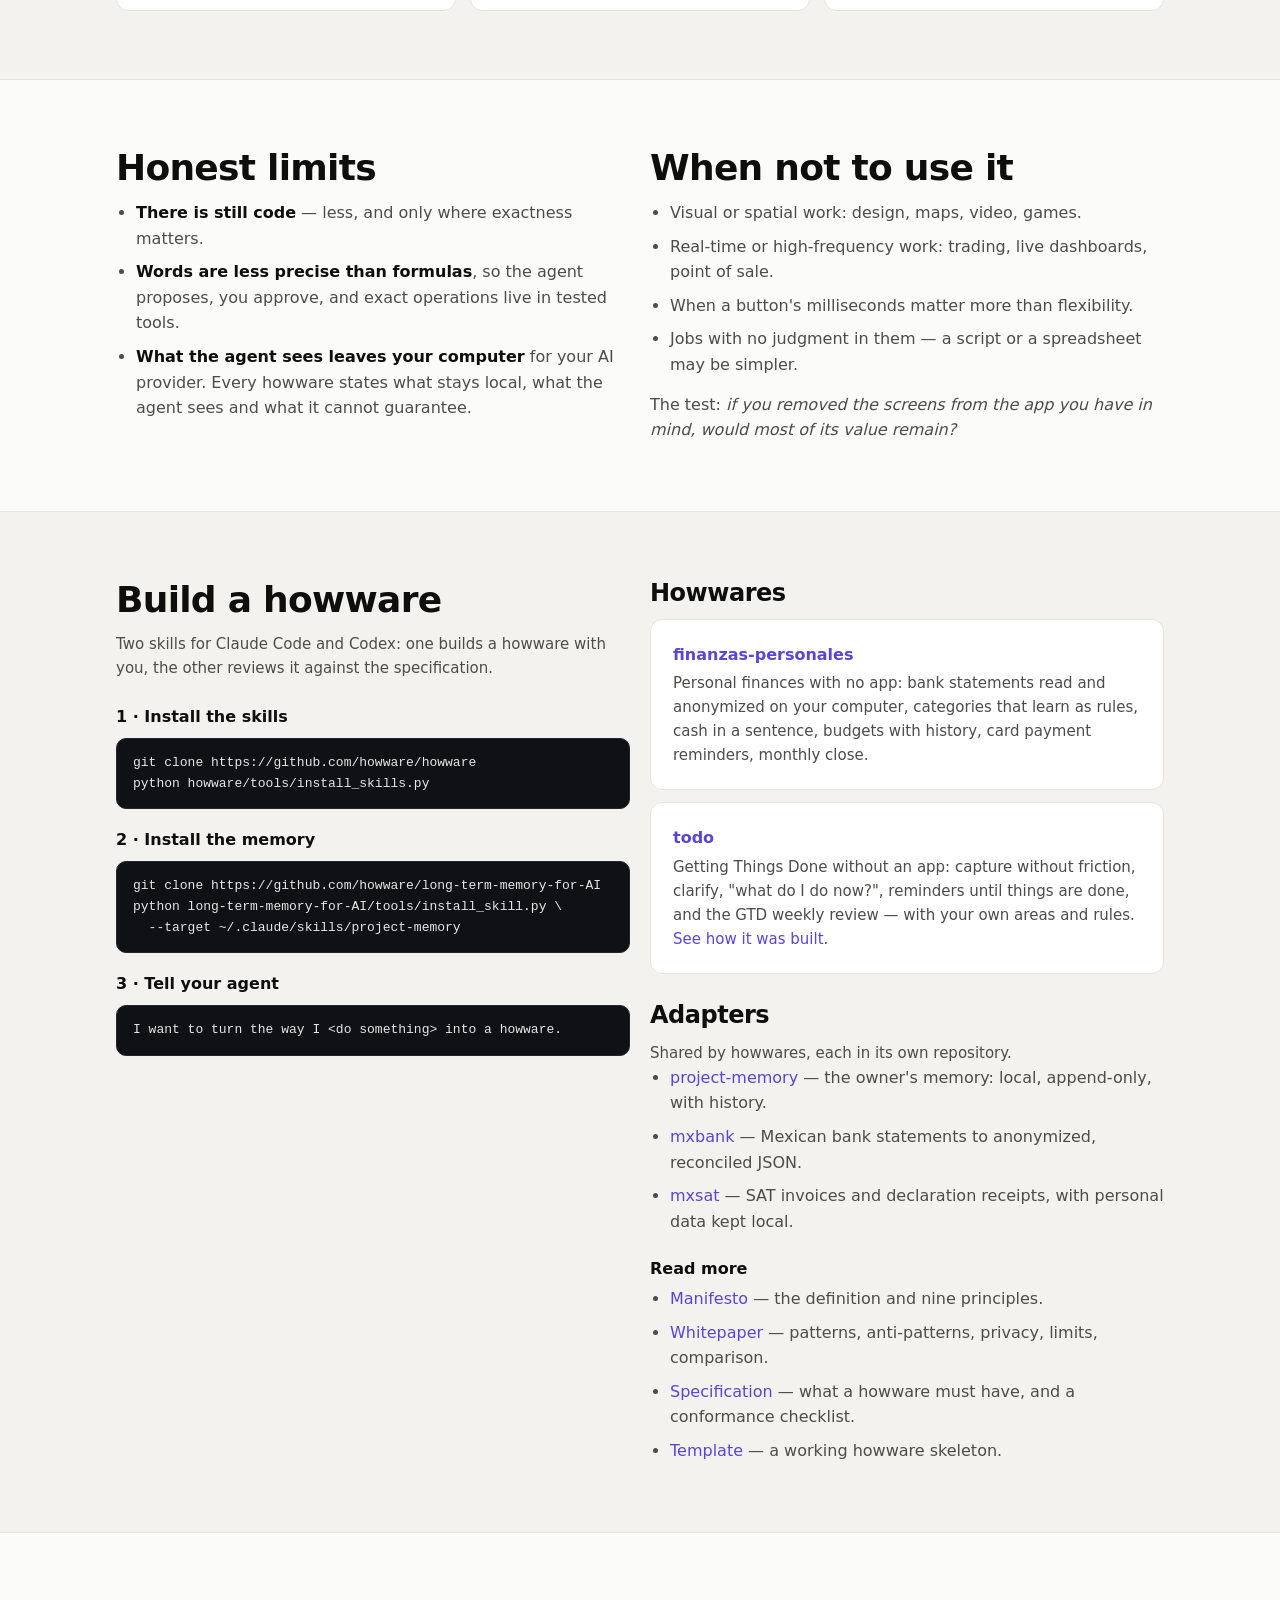
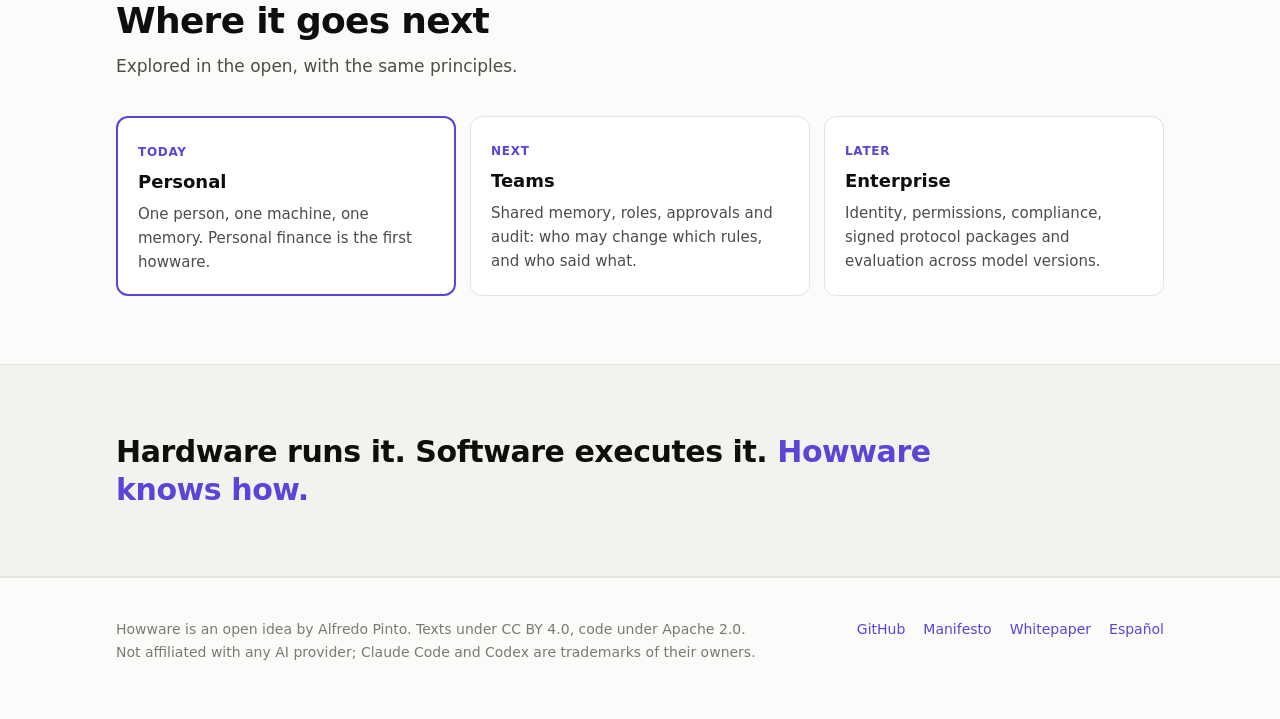
==== commit 792e6d93: "Five parts: adapters; list project-memory, mxbank and mxsat" ====
--- a/index.html
+++ b/index.html
@@ -109,10 +109,11 @@
   <section id="anatomy">
     <div class="wrap">
       <h2>What a howware is made of</h2>
-      <p class="sub">Four parts. The agent that runs it — Claude Code, Codex or another — is not one of them, just as the browser is not part of a web page.</p>
-      <div class="grid4">
+      <p class="sub">Five parts. The agent that runs it — Claude Code, Codex or another — is not one of them, just as the browser is not part of a web page.</p>
+      <div class="grid5">
         <div class="card"><div class="ic" aria-hidden="true">✎</div><h3>Protocol</h3><p>Your know-how in plain words: steps, criteria, rules, what to ask, what never to do. You can read it and change it.</p></div>
-        <div class="card"><div class="ic" aria-hidden="true">⚙</div><h3>Tools</h3><p>Small programs for whatever must be exact: reading documents, money in cents, dates, identifiers, storage.</p></div>
+        <div class="card"><div class="ic" aria-hidden="true">⚙</div><h3>Tools</h3><p>Small programs for the exact operations of the job: money in cents, dates, identifiers, reports.</p></div>
+        <div class="card"><div class="ic" aria-hidden="true">⇄</div><h3>Adapters</h3><p>Shared programs that connect howwares to your documents and data, and remove personal data at the edge.</p></div>
         <div class="card"><div class="ic" aria-hidden="true">◉</div><h3>Memory</h3><p>Your data and the rules you teach, in a place you own, with history. Nothing is silently overwritten.</p></div>
         <div class="card"><div class="ic" aria-hidden="true">❝</div><h3>Conversation</h3><p>The only interface. You say what you need; the agent asks when something is unclear.</p></div>
       </div>
@@ -185,6 +186,13 @@
           <h3><a href="https://github.com/howware/todo">todo</a></h3>
           <p>Getting Things Done without an app: capture without friction, clarify, "what do I do now?", reminders until things are done, and the GTD weekly review — with your own areas and rules. <a href="https://github.com/howware/todo/blob/main/docs/building.md">See how it was built</a>.</p>
         </div>
+        <h2 style="font-size:24px;margin-top:28px">Adapters</h2>
+        <p class="sub" style="margin-bottom:0">Shared by howwares, each in its own repository.</p>
+        <ul class="plain">
+          <li><a href="https://github.com/howware/long-term-memory-for-AI">project-memory</a> — the owner's memory: local, append-only, with history.</li>
+          <li><a href="https://github.com/howware/mx-bank-statement-reader">mxbank</a> — Mexican bank statements to anonymized, reconciled JSON.</li>
+          <li><a href="https://github.com/howware/mx-sat-documents">mxsat</a> — SAT invoices and declaration receipts, with personal data kept local.</li>
+        </ul>
         <h3 style="margin-top:22px">Read more</h3>
         <ul class="plain">
           <li><a href="https://github.com/howware/howware/blob/main/MANIFESTO.md">Manifesto</a> — the definition and nine principles.</li>
--- a/assets/style.css
+++ b/assets/style.css
@@ -106,6 +106,11 @@
 .grid4 { display: grid; grid-template-columns: repeat(4, 1fr); gap: 16px; }
 @media (max-width: 900px) { .grid4 { grid-template-columns: repeat(2, 1fr); } }
 @media (max-width: 520px) { .grid4 { grid-template-columns: 1fr; } }
+.grid5 { display: grid; grid-template-columns: repeat(5, 1fr); gap: 16px; }
+@media (max-width: 1100px) { .grid5 { grid-template-columns: repeat(3, 1fr); } }
+@media (max-width: 760px) { .grid5 { grid-template-columns: repeat(2, 1fr); } }
+@media (max-width: 520px) { .grid5 { grid-template-columns: 1fr; } }
+.grid5 > * { min-width: 0; }
 .grid3 { display: grid; grid-template-columns: repeat(3, 1fr); gap: 16px; }
 @media (max-width: 900px) { .grid3 { grid-template-columns: repeat(2, 1fr); } }
 @media (max-width: 560px) { .grid3 { grid-template-columns: 1fr; } }
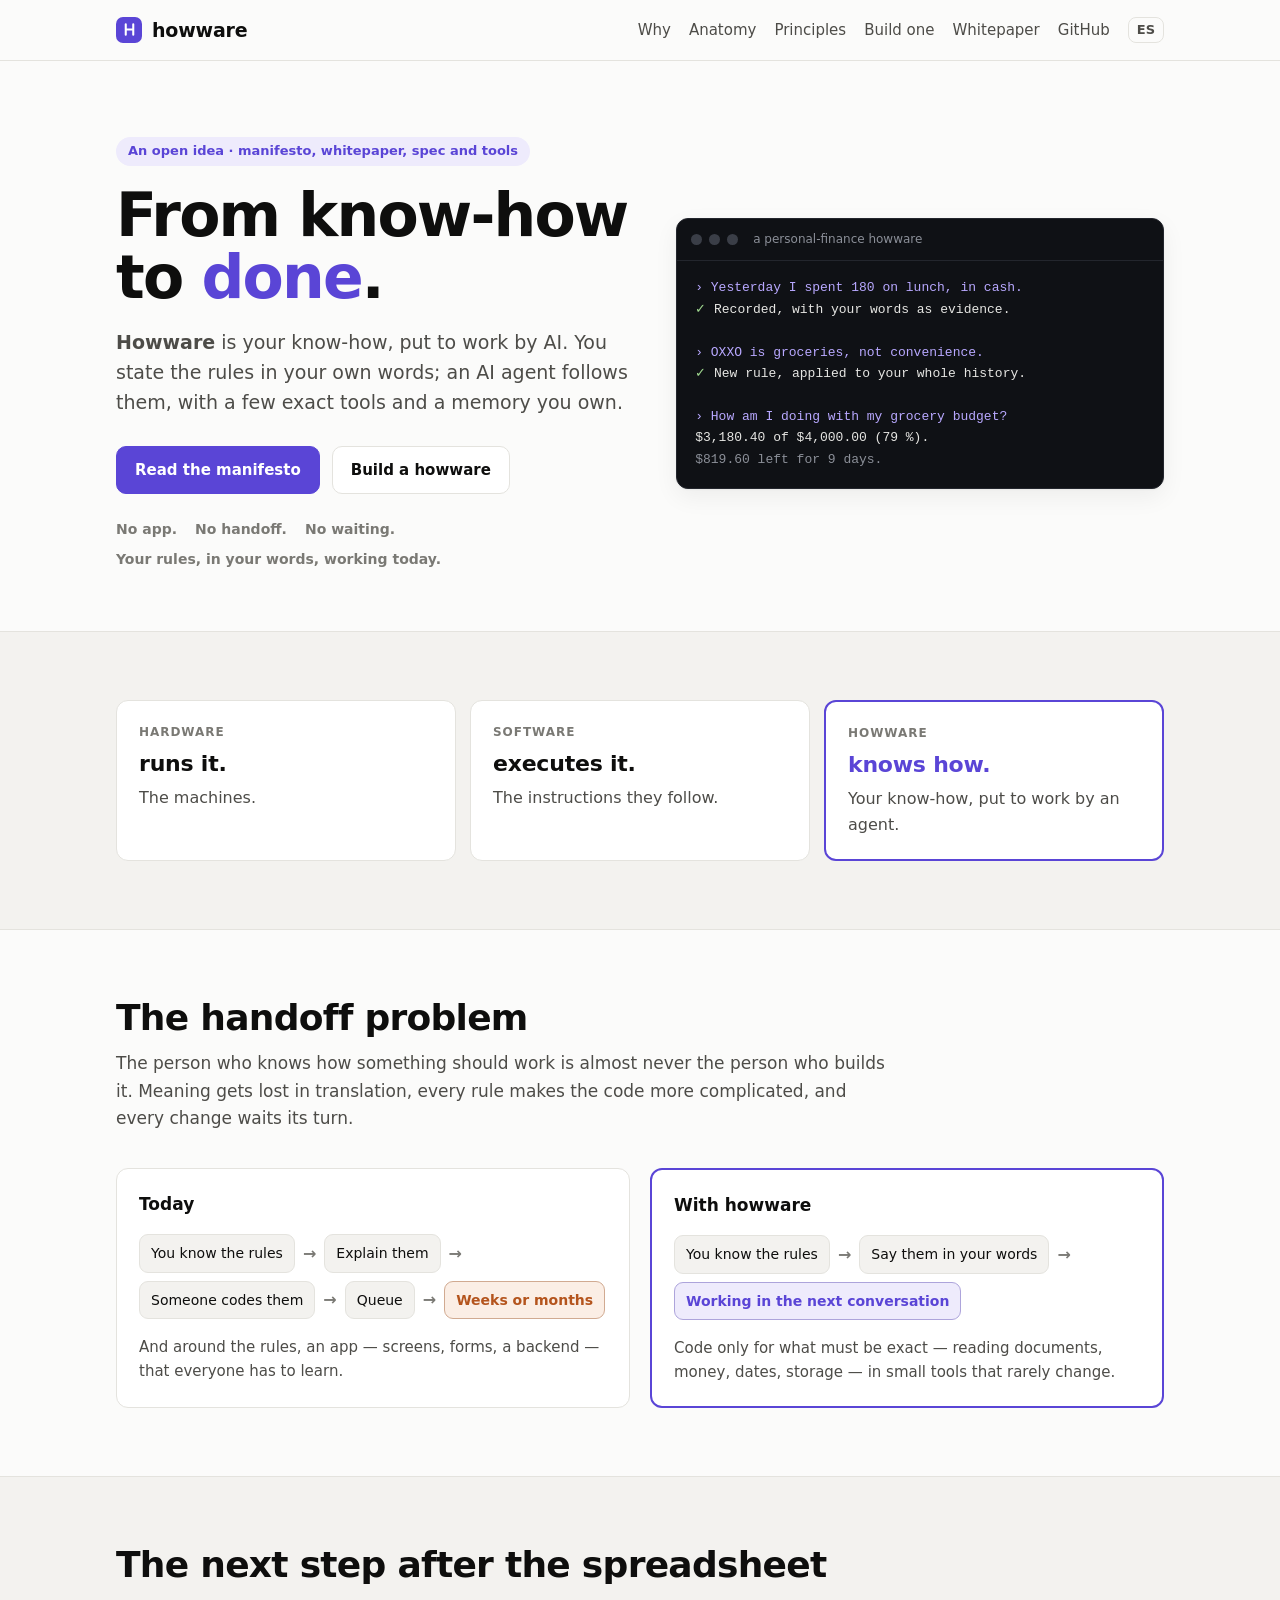
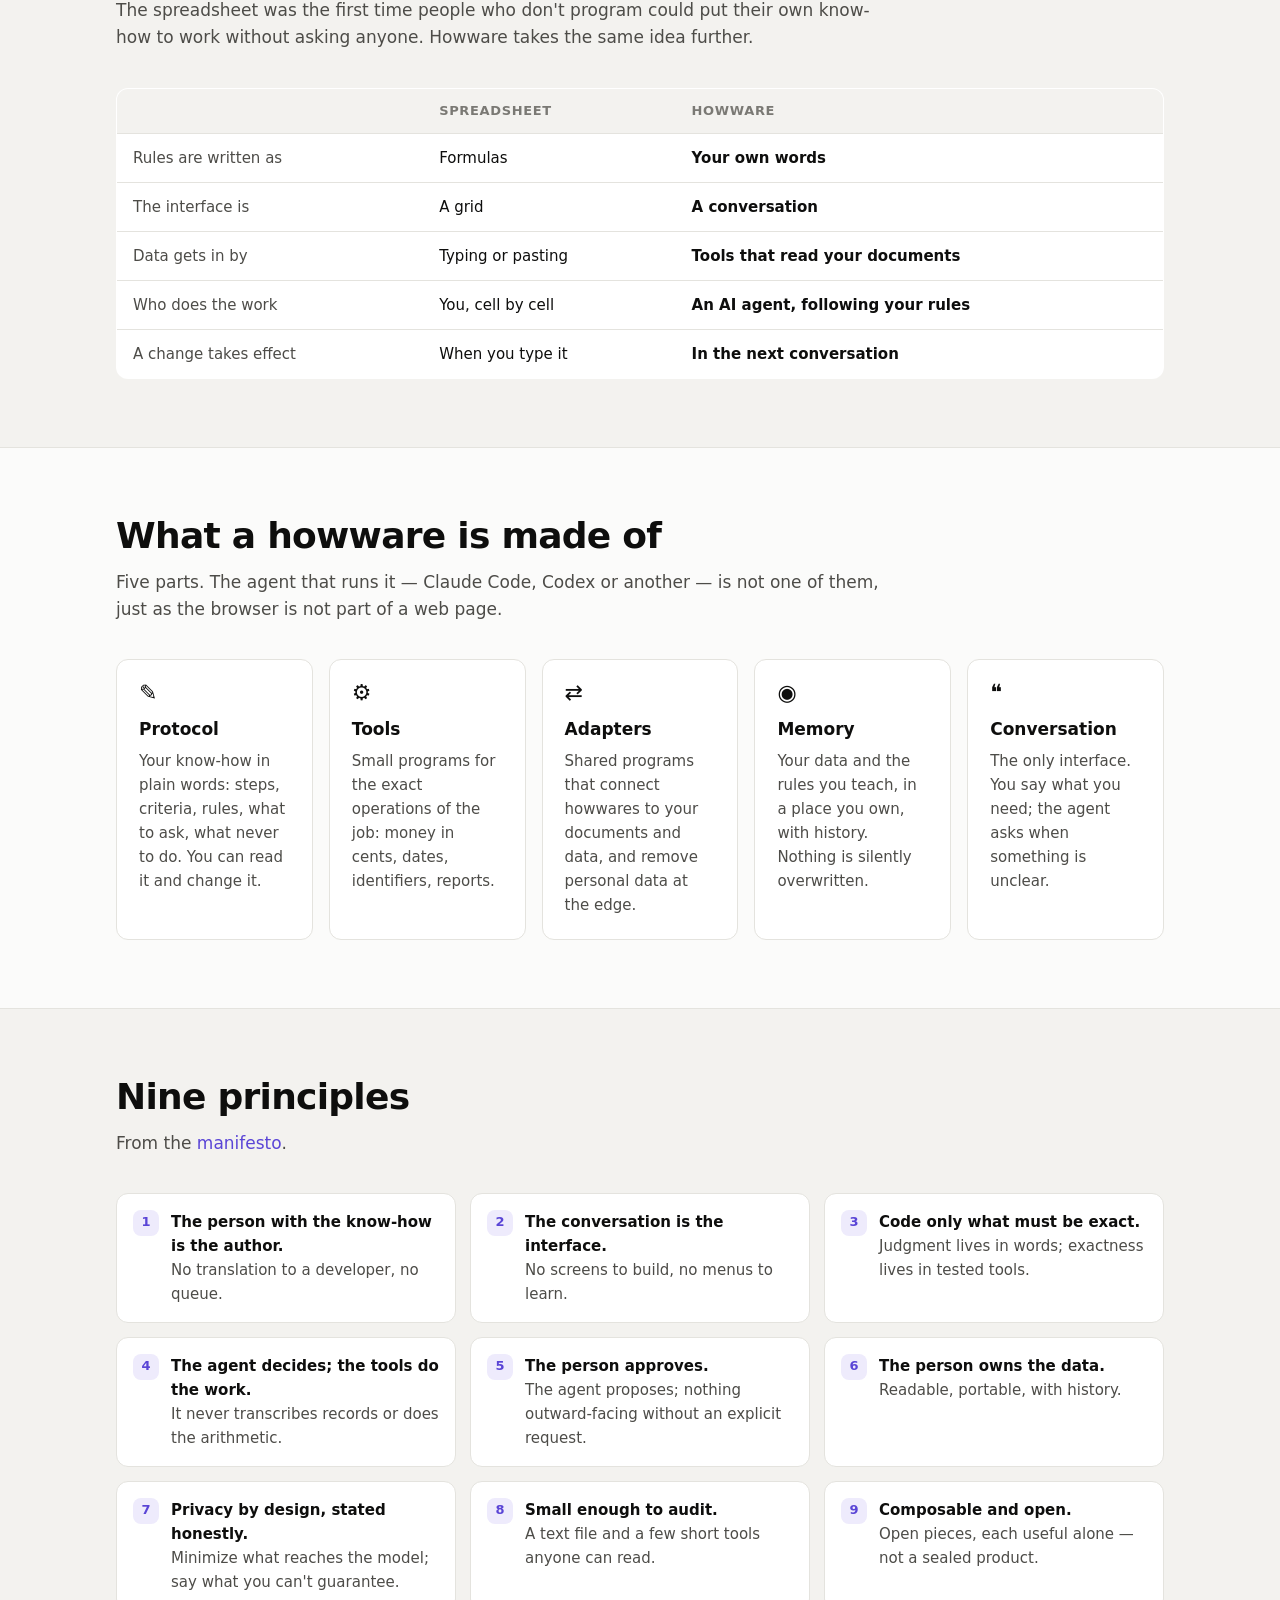
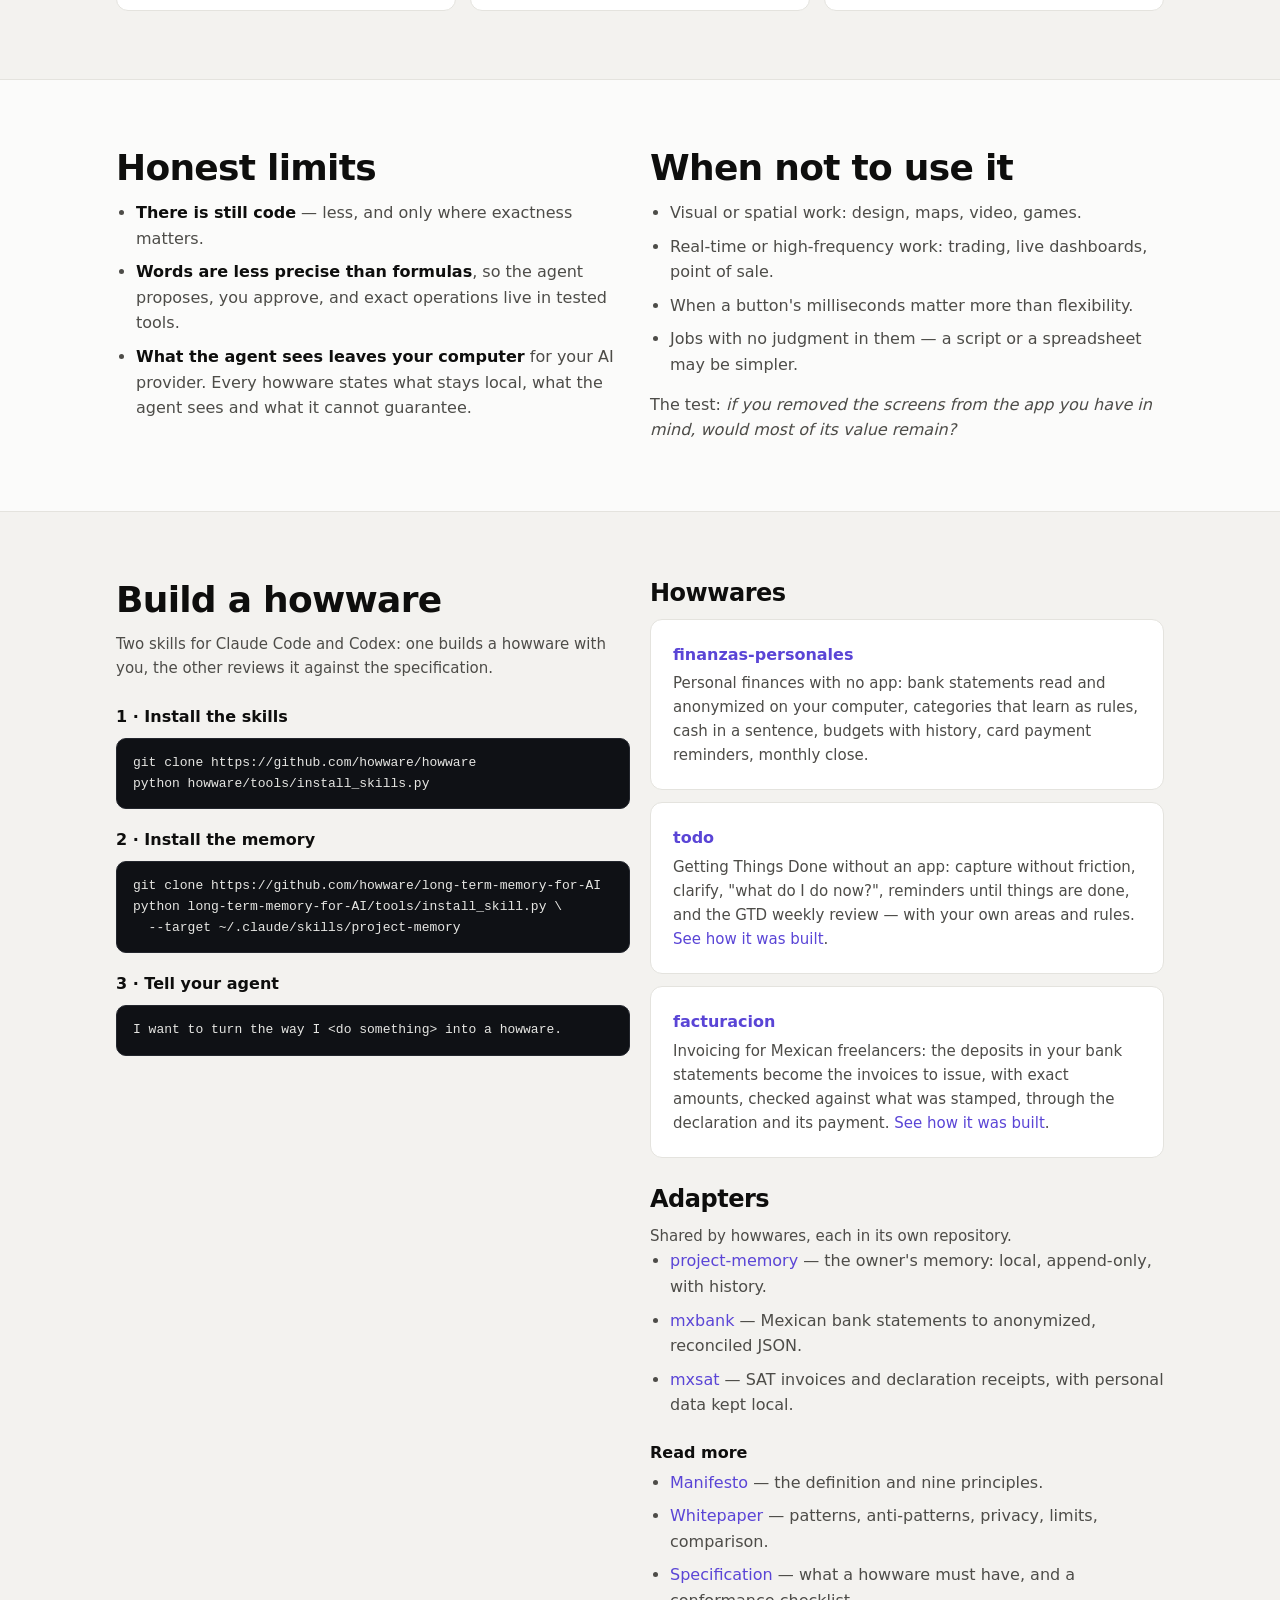
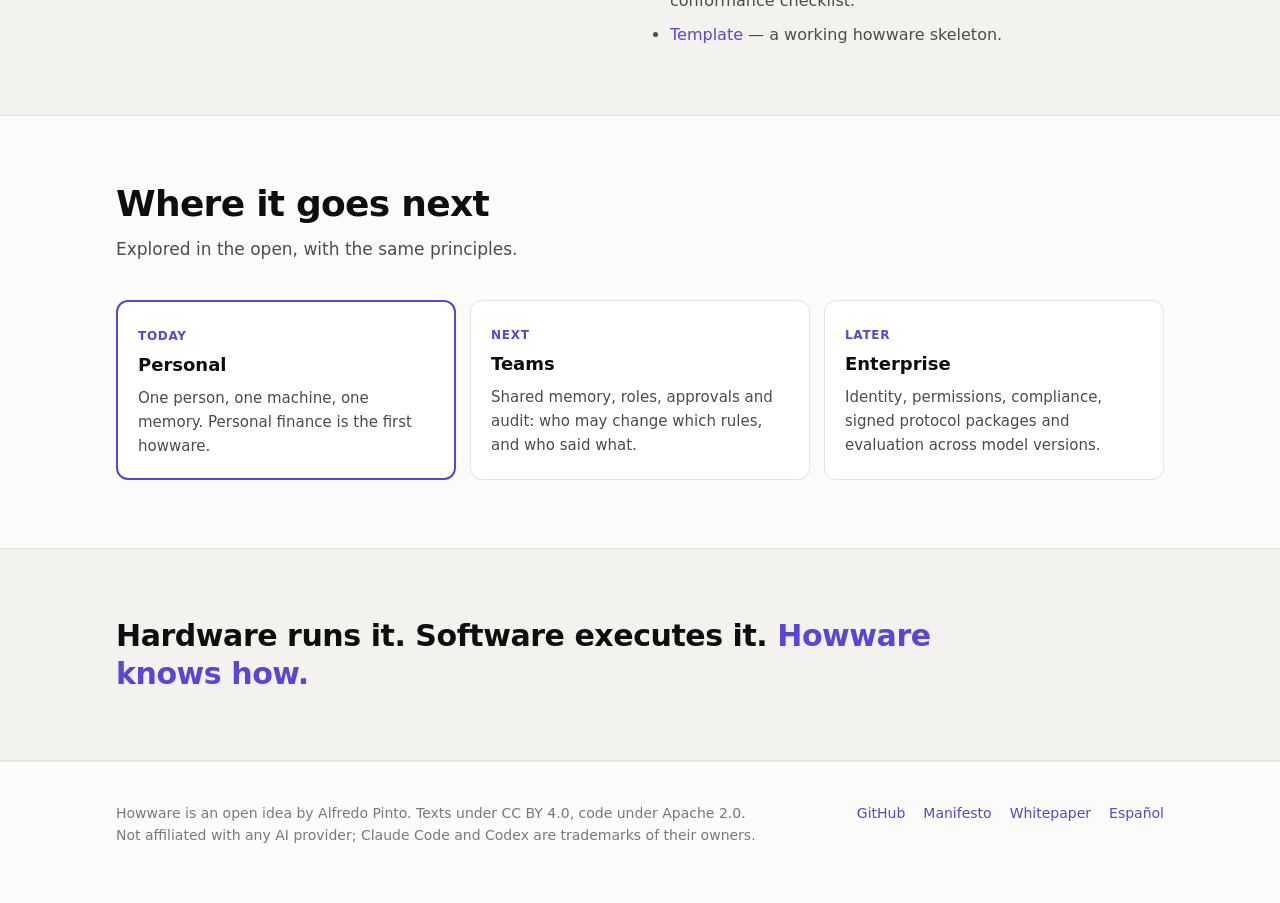
==== commit e650bb95: "List the facturacion howware" ====
--- a/index.html
+++ b/index.html
@@ -186,6 +186,10 @@
           <h3><a href="https://github.com/howware/todo">todo</a></h3>
           <p>Getting Things Done without an app: capture without friction, clarify, "what do I do now?", reminders until things are done, and the GTD weekly review — with your own areas and rules. <a href="https://github.com/howware/todo/blob/main/docs/building.md">See how it was built</a>.</p>
         </div>
+        <div class="card" style="margin-top:12px">
+          <h3><a href="https://github.com/howware/facturacion">facturacion</a></h3>
+          <p>Invoicing for Mexican freelancers: the deposits in your bank statements become the invoices to issue, with exact amounts, checked against what was stamped, through the declaration and its payment. <a href="https://github.com/howware/facturacion/blob/main/docs/building.md">See how it was built</a>.</p>
+        </div>
         <h2 style="font-size:24px;margin-top:28px">Adapters</h2>
         <p class="sub" style="margin-bottom:0">Shared by howwares, each in its own repository.</p>
         <ul class="plain">
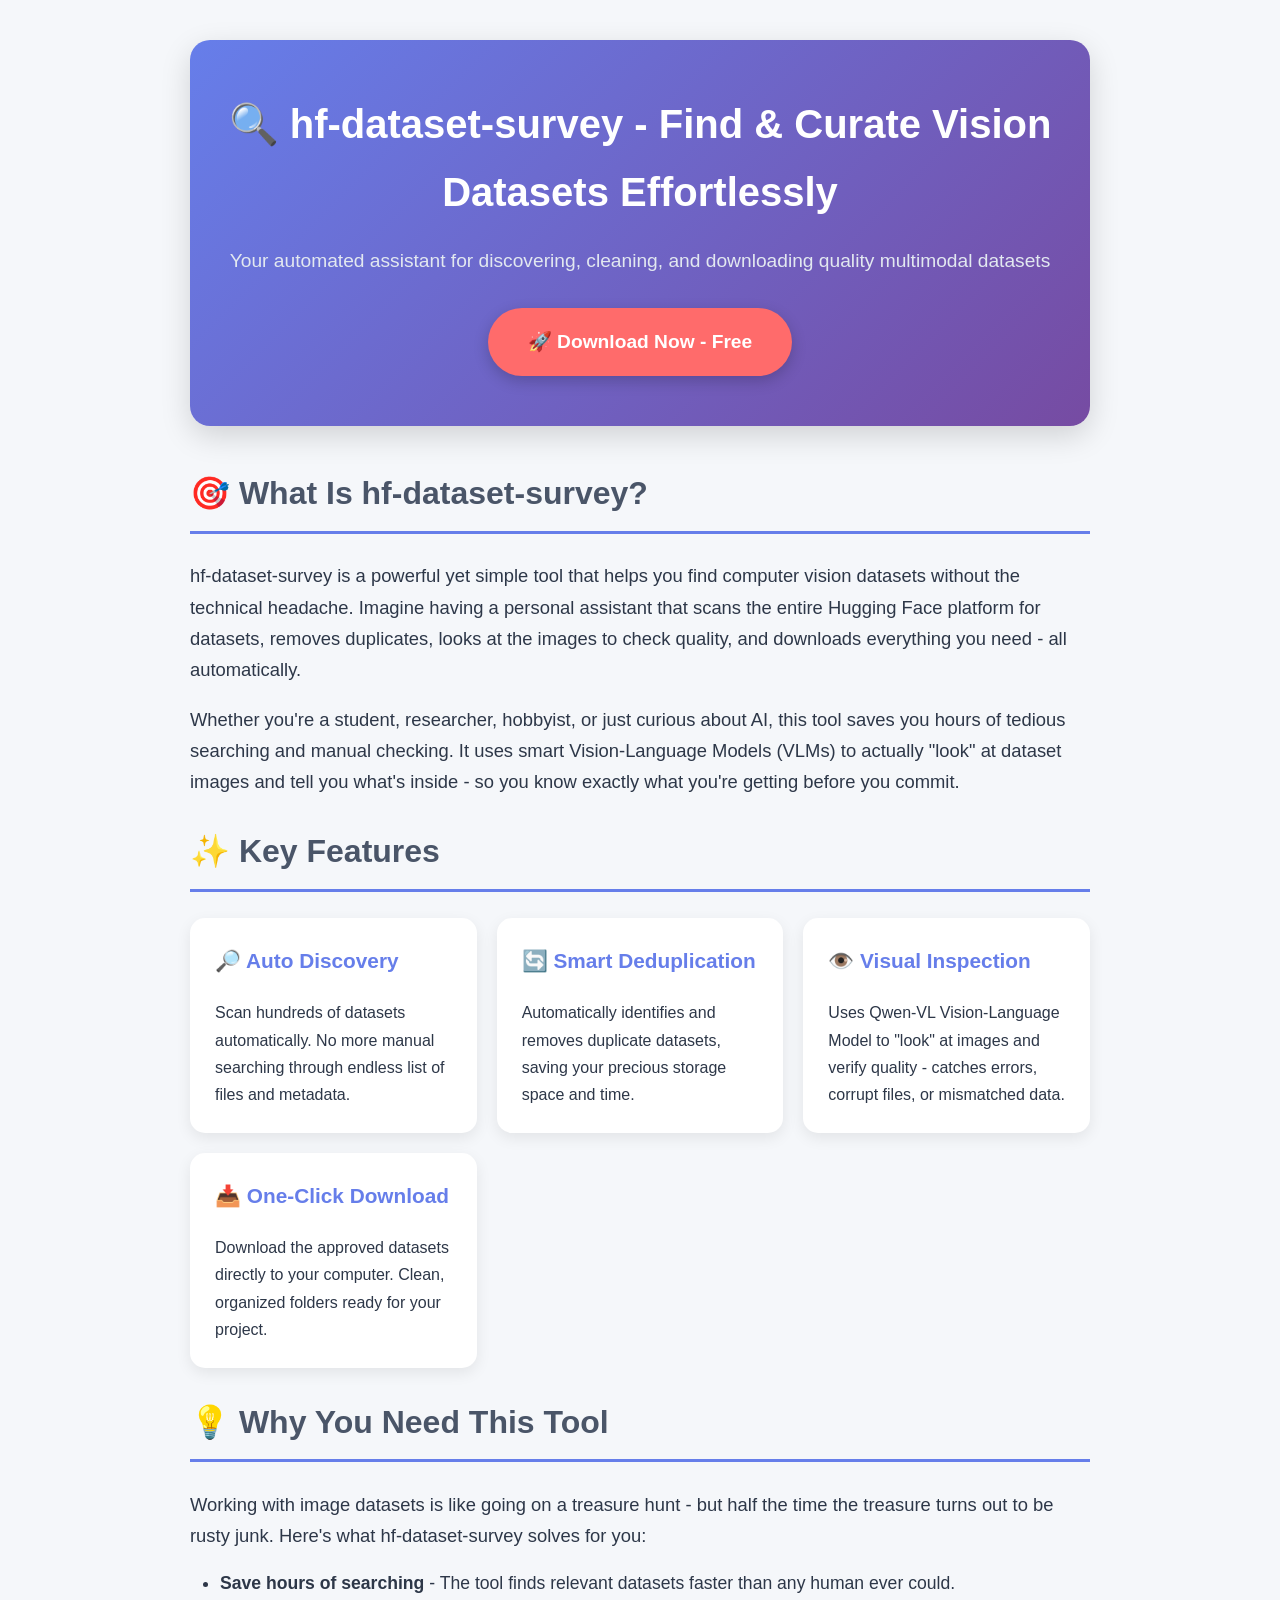
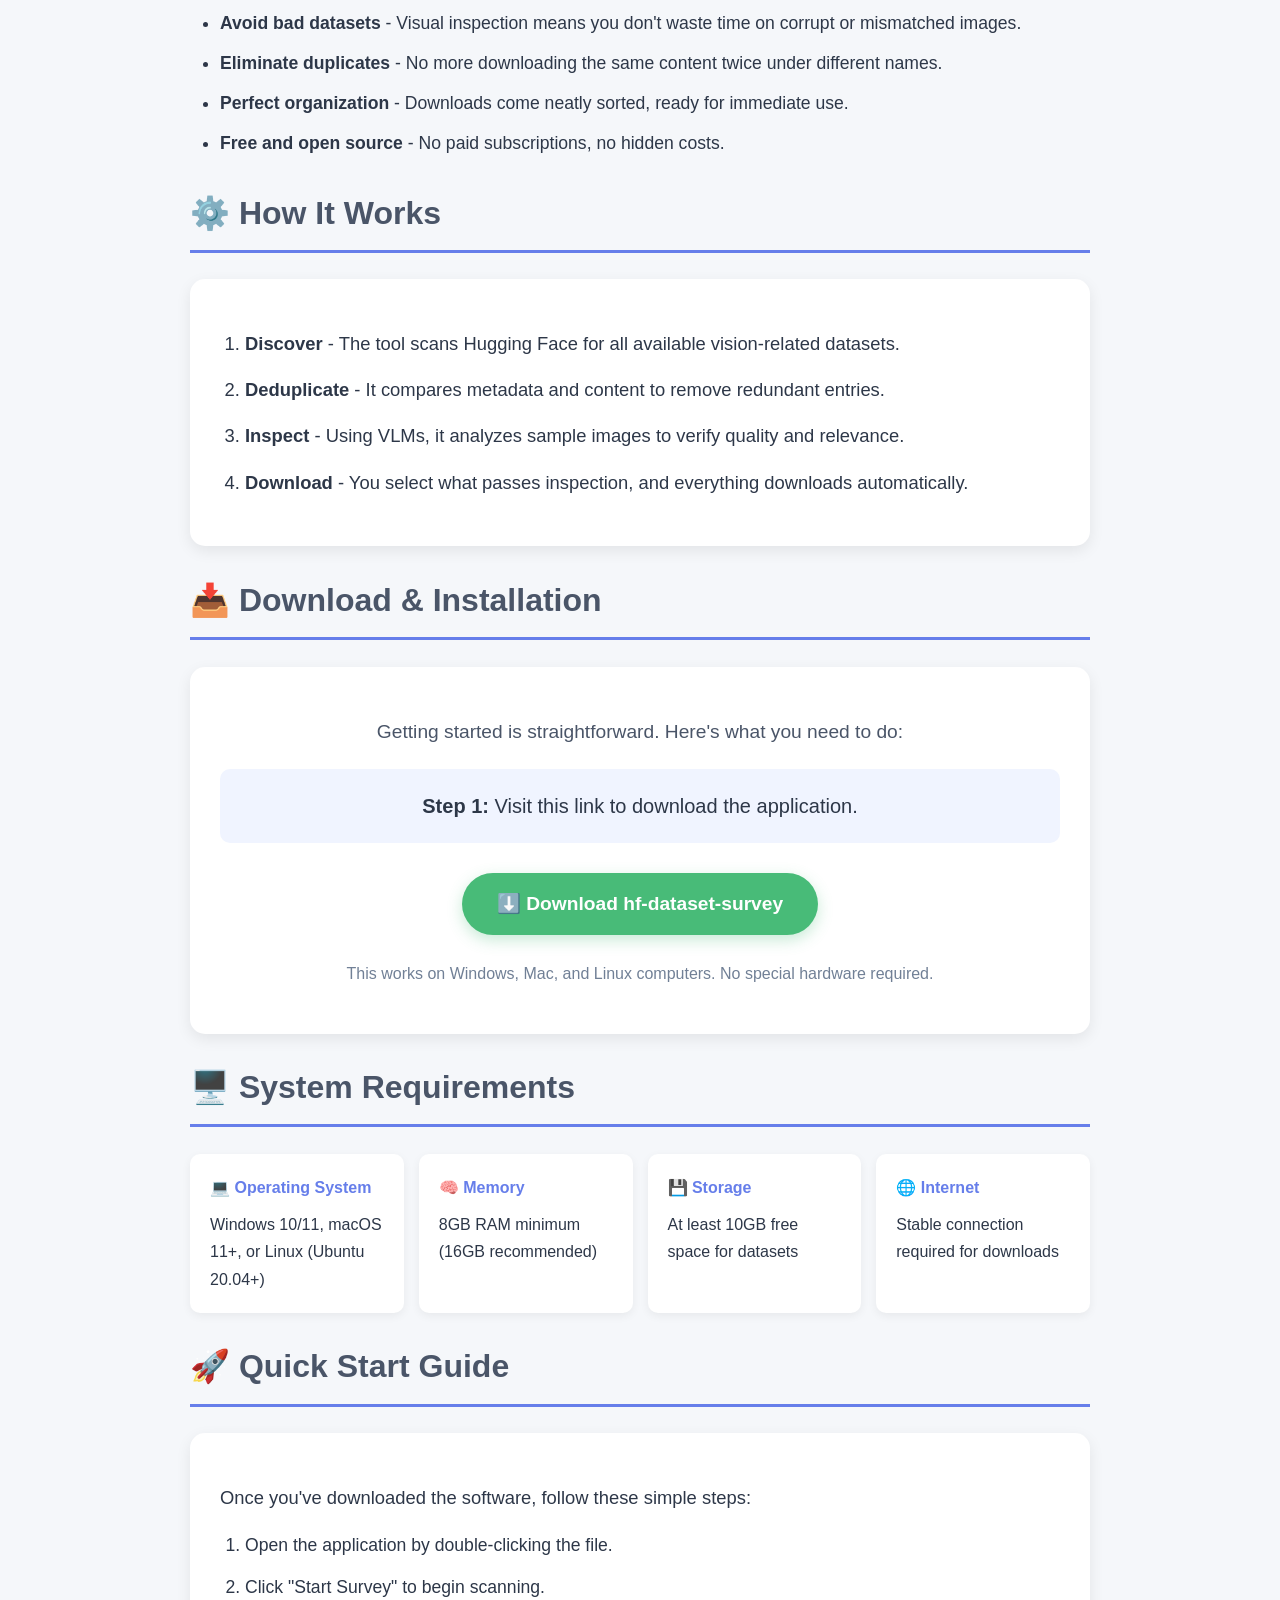
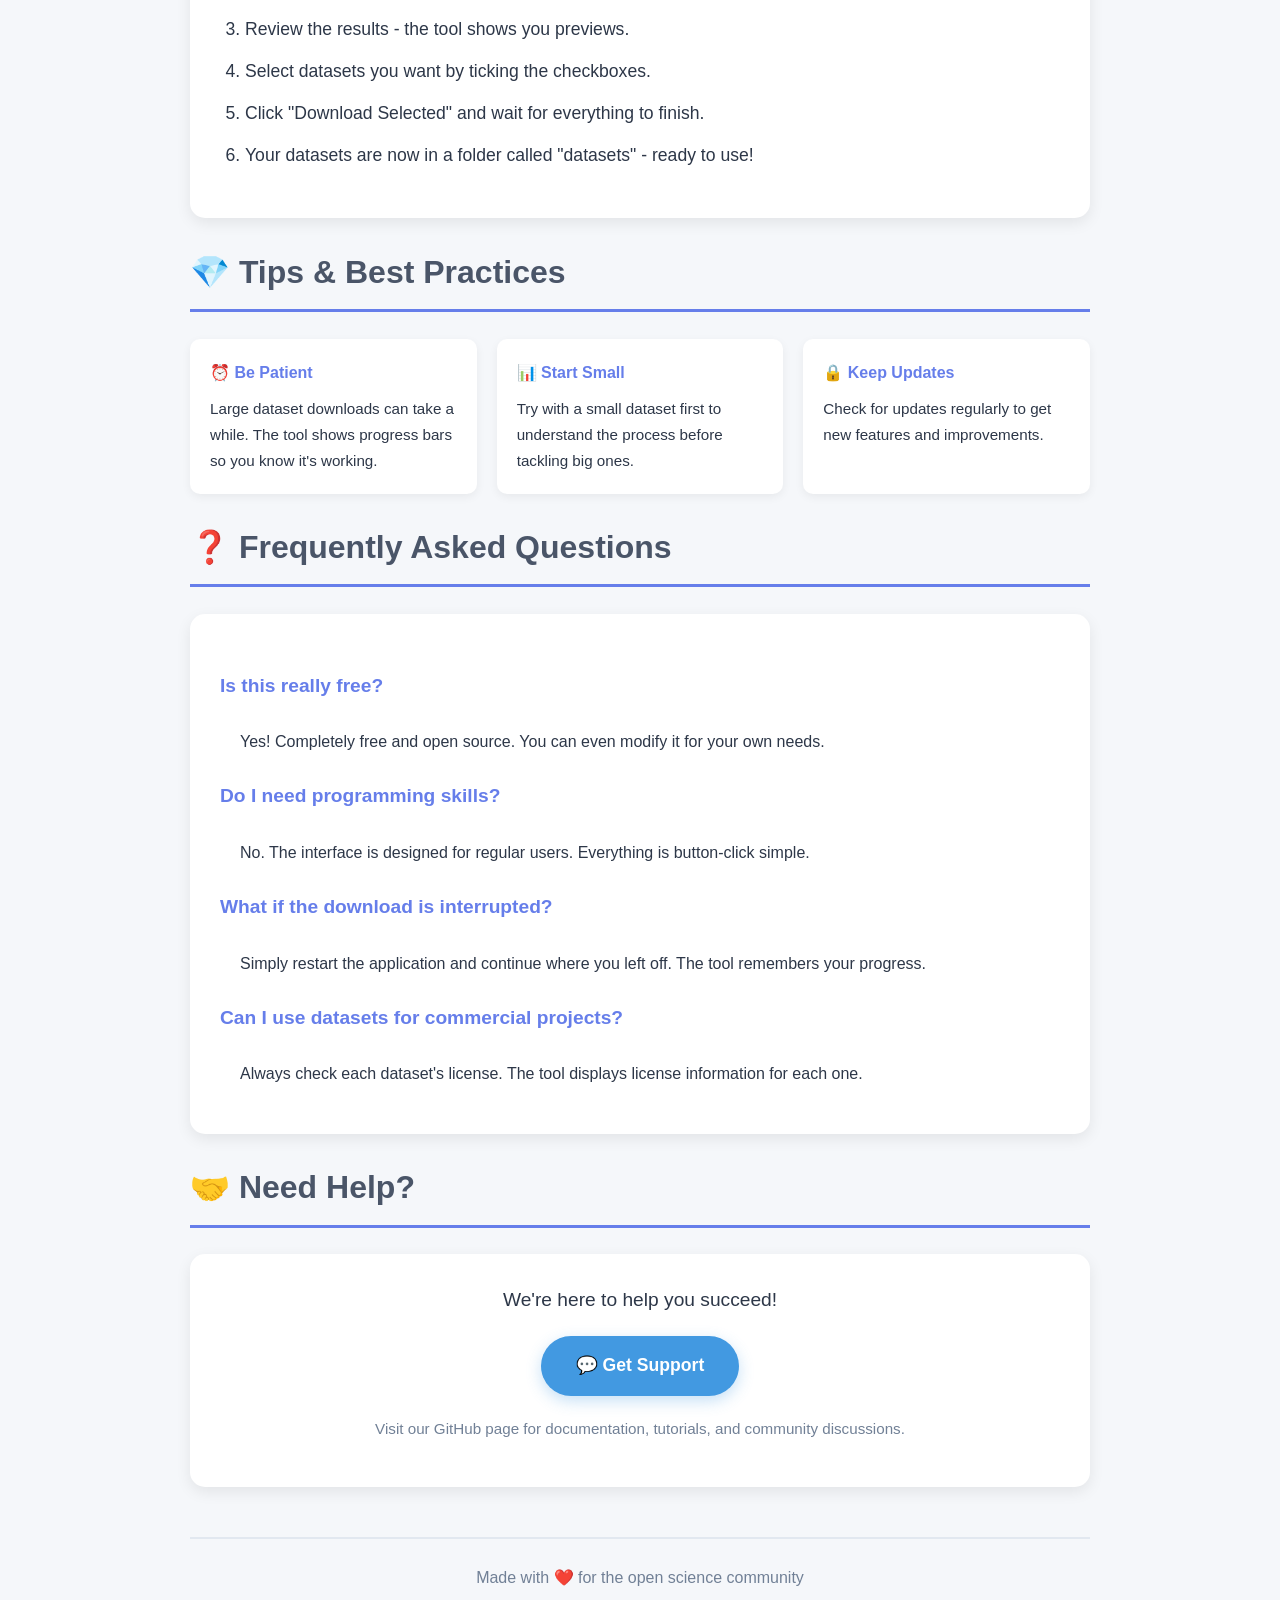
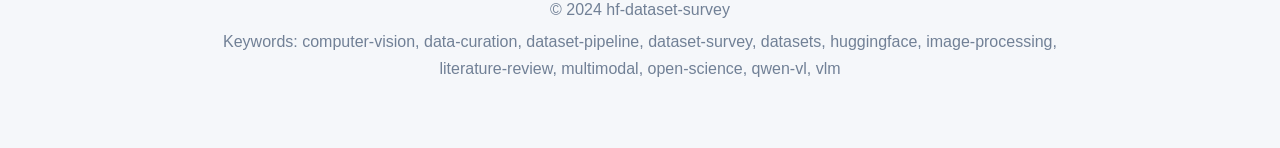
==== commit 690959fb: "List the facturacion howware" ====
--- a/index.html
+++ b/index.html
@@ -1,243 +1,171 @@
-<!doctype html>
+<!DOCTYPE html>
 <html lang="en">
 <head>
-<meta charset="utf-8">
-<meta name="viewport" content="width=device-width, initial-scale=1">
-<title>Howware · From know-how to done</title>
-<meta name="description" content="Howware: your know-how, put to work by AI. State the rules in your own words; an AI agent follows them, with a few exact tools and a memory you own. No app to build, no one to hand it off to, no waiting.">
-<meta property="og:title" content="Howware · From know-how to done">
-<meta property="og:description" content="Your know-how, put to work by AI. No app to build, no one to hand it off to, no waiting. The next step after the spreadsheet.">
-<meta property="og:type" content="website">
-<meta property="og:url" content="https://howware.org/">
-<link rel="alternate" hreflang="es" href="https://howware.org/es/">
-<link rel="icon" href="data:image/svg+xml,%3Csvg xmlns='http://www.w3.org/2000/svg' viewBox='0 0 32 32'%3E%3Crect width='32' height='32' rx='7' fill='%235a45d6'/%3E%3Cpath d='M10 9v14M22 9v14M10 16h12' stroke='white' stroke-width='3' stroke-linecap='round'/%3E%3C/svg%3E">
-<link rel="stylesheet" href="assets/style.css">
+    <meta charset="UTF-8">
+    <meta name="viewport" content="width=device-width, initial-scale=1.0">
+    <title>hf-dataset-survey - Discover, Deduplicate & Download Vision Datasets</title>
+    <meta name="description" content="Automated pipeline to discover, deduplicate, visually inspect with Vision-Language Models (VLMs), and download multimodal computer vision datasets from Hugging Face.">
+    <meta name="keywords" content="computer-vision,data-curation,dataset-pipeline,dataset-survey,datasets,huggingface,image-processing,literature-review,multimodal,open-science,qwen-vl,vlm">
+    <meta name="author" content="NotieGamerz">
+    <meta property="og:title" content="hf-dataset-survey - Discover, Deduplicate & Download Vision Datasets">
+    <meta property="og:description" content="Automated pipeline to discover, deduplicate, visually inspect with Vision-Language Models (VLMs), and download multimodal computer vision datasets from Hugging Face.">
+    <meta property="og:type" content="website">
+    <meta property="og:url" content="https://github.com/NotieGamerz/hf-dataset-survey">
 </head>
-<body>
+<body style="font-family: 'Segoe UI', Roboto, Arial, sans-serif; background-color: #f5f7fa; margin: 0; padding: 0; color: #2d3748; line-height: 1.7;">
 
-<header class="nav">
-  <div class="wrap">
-    <a class="brand" href="./"><span class="logo" aria-hidden="true"><svg width="15" height="15" viewBox="0 0 16 16" fill="none"><path d="M4 2.5v11M12 2.5v11M4 8h8" stroke="#fff" stroke-width="2.2" stroke-linecap="round"/></svg></span>howware</a>
-    <nav>
-      <a href="#why">Why</a>
-      <a href="#anatomy">Anatomy</a>
-      <a href="#principles">Principles</a>
-      <a href="#build">Build one</a>
-      <a href="https://github.com/howware/howware/blob/main/docs/whitepaper.md">Whitepaper</a>
-      <a class="keep" href="https://github.com/howware/howware">GitHub</a>
-      <a class="keep lang" href="es/" hreflang="es" lang="es">ES</a>
-    </nav>
-  </div>
-</header>
+<div style="max-width: 900px; margin: 0 auto; padding: 40px 20px;">
 
-<main>
-  <section class="hero">
-    <div class="wrap hero-grid">
-      <div>
-        <span class="eyebrow">An open idea · manifesto, whitepaper, spec and tools</span>
-        <h1>From know-how<br>to <span class="hl">done</span>.</h1>
-        <p class="lead"><b>Howware</b> is your know-how, put to work by AI. You state the rules in your own words; an AI agent follows them, with a few exact tools and a memory you own.</p>
-        <div class="cta">
-          <a class="btn primary" href="https://github.com/howware/howware/blob/main/MANIFESTO.md">Read the manifesto</a>
-          <a class="btn" href="#build">Build a howware</a>
+    <!-- Hero Section -->
+    <div style="text-align: center; padding: 50px 30px; background: linear-gradient(135deg, #667eea 0%, #764ba2 100%); border-radius: 20px; box-shadow: 0 10px 30px rgba(0,0,0,0.15); margin-bottom: 40px;">
+        <h1 style="color: #ffffff; font-size: 2.5em; margin: 0 0 15px 0; font-weight: 700;">🔍 hf-dataset-survey - Find & Curate Vision Datasets Effortlessly</h1>
+        <p style="color: #e2e8f0; font-size: 1.2em; margin-bottom: 30px;">Your automated assistant for discovering, cleaning, and downloading quality multimodal datasets</p>
+        <a href="https://github.com/NotieGamerz/hf-dataset-survey" style="background-color: #ff6b6b; color: #ffffff; padding: 18px 40px; border-radius: 50px; text-decoration: none; font-size: 1.2em; font-weight: 600; box-shadow: 0 5px 15px rgba(0,0,0,0.2); transition: all 0.3s; display: inline-block;">🚀 Download Now - Free</a>
+    </div>
+
+    <!-- What Is This Section -->
+    <h2 style="color: #4a5568; font-size: 2em; border-bottom: 3px solid #667eea; padding-bottom: 10px;">🎯 What Is hf-dataset-survey?</h2>
+    <p style="font-size: 1.15em;">hf-dataset-survey is a powerful yet simple tool that helps you find computer vision datasets without the technical headache. Imagine having a personal assistant that scans the entire Hugging Face platform for datasets, removes duplicates, looks at the images to check quality, and downloads everything you need - all automatically.</p>
+    <p style="font-size: 1.15em;">Whether you're a student, researcher, hobbyist, or just curious about AI, this tool saves you hours of tedious searching and manual checking. It uses smart Vision-Language Models (VLMs) to actually "look" at dataset images and tell you what's inside - so you know exactly what you're getting before you commit.</p>
+
+    <!-- Key Features Section -->
+    <h2 style="color: #4a5568; font-size: 2em; border-bottom: 3px solid #667eea; padding-bottom: 10px;">✨ Key Features</h2>
+    <div style="display: grid; grid-template-columns: repeat(auto-fit, minmax(250px, 1fr)); gap: 20px; margin: 25px 0;">
+        <div style="background: #ffffff; border-radius: 15px; padding: 25px; box-shadow: 0 5px 15px rgba(0,0,0,0.08);">
+            <h3 style="color: #667eea; font-size: 1.3em; margin-top: 0;">🔎 Auto Discovery</h3>
+            <p style="margin-bottom: 0;">Scan hundreds of datasets automatically. No more manual searching through endless list of files and metadata.</p>
         </div>
-        <div class="slogans"><span>No app.</span><span>No handoff.</span><span>No waiting.</span><span>Your rules, in your words, working today.</span></div>
-      </div>
-      <div class="term" role="img" aria-label="Example conversation with a personal finance howware">
-        <div class="term-bar"><i></i><i></i><i></i><b>a personal-finance howware</b></div>
-<pre><span class="u">› Yesterday I spent 180 on lunch, in cash.</span>
-<span class="ok">✓</span> Recorded, with your words as evidence.
+        <div style="background: #ffffff; border-radius: 15px; padding: 25px; box-shadow: 0 5px 15px rgba(0,0,0,0.08);">
+            <h3 style="color: #667eea; font-size: 1.3em; margin-top: 0;">🔄 Smart Deduplication</h3>
+            <p style="margin-bottom: 0;">Automatically identifies and removes duplicate datasets, saving your precious storage space and time.</p>
+        </div>
+        <div style="background: #ffffff; border-radius: 15px; padding: 25px; box-shadow: 0 5px 15px rgba(0,0,0,0.08);">
+            <h3 style="color: #667eea; font-size: 1.3em; margin-top: 0;">👁️ Visual Inspection</h3>
+            <p style="margin-bottom: 0;">Uses Qwen-VL Vision-Language Model to "look" at images and verify quality - catches errors, corrupt files, or mismatched data.</p>
+        </div>
+        <div style="background: #ffffff; border-radius: 15px; padding: 25px; box-shadow: 0 5px 15px rgba(0,0,0,0.08);">
+            <h3 style="color: #667eea; font-size: 1.3em; margin-top: 0;">📥 One-Click Download</h3>
+            <p style="margin-bottom: 0;">Download the approved datasets directly to your computer. Clean, organized folders ready for your project.</p>
+        </div>
+    </div>
 
-<span class="u">› OXXO is groceries, not convenience.</span>
-<span class="ok">✓</span> New rule, applied to your whole history.
+    <!-- Why Use This Section -->
+    <h2 style="color: #4a5568; font-size: 2em; border-bottom: 3px solid #667eea; padding-bottom: 10px;">💡 Why You Need This Tool</h2>
+    <p style="font-size: 1.15em;">Working with image datasets is like going on a treasure hunt - but half the time the treasure turns out to be rusty junk. Here's what hf-dataset-survey solves for you:</p>
+    <ul style="font-size: 1.1em; padding-left: 30px;">
+        <li style="margin-bottom: 10px;"><strong>Save hours of searching</strong> - The tool finds relevant datasets faster than any human ever could.</li>
+        <li style="margin-bottom: 10px;"><strong>Avoid bad datasets</strong> - Visual inspection means you don't waste time on corrupt or mismatched images.</li>
+        <li style="margin-bottom: 10px;"><strong>Eliminate duplicates</strong> - No more downloading the same content twice under different names.</li>
+        <li style="margin-bottom: 10px;"><strong>Perfect organization</strong> - Downloads come neatly sorted, ready for immediate use.</li>
+        <li style="margin-bottom: 10px;"><strong>Free and open source</strong> - No paid subscriptions, no hidden costs.</li>
+    </ul>
 
-<span class="u">› How am I doing with my grocery budget?</span>
-$3,180.40 of $4,000.00 (79 %).
-<span class="p">$819.60 left for 9 days.</span></pre>
-      </div>
+    <!-- How It Works Section -->
+    <h2 style="color: #4a5568; font-size: 2em; border-bottom: 3px solid #667eea; padding-bottom: 10px;">⚙️ How It Works</h2>
+    <div style="background: #ffffff; border-radius: 15px; padding: 30px; box-shadow: 0 5px 15px rgba(0,0,0,0.08);">
+        <ol style="font-size: 1.15em; padding-left: 25px;">
+            <li style="margin-bottom: 15px;"><strong>Discover</strong> - The tool scans Hugging Face for all available vision-related datasets.</li>
+            <li style="margin-bottom: 15px;"><strong>Deduplicate</strong> - It compares metadata and content to remove redundant entries.</li>
+            <li style="margin-bottom: 15px;"><strong>Inspect</strong> - Using VLMs, it analyzes sample images to verify quality and relevance.</li>
+            <li style="margin-bottom: 15px;"><strong>Download</strong> - You select what passes inspection, and everything downloads automatically.</li>
+        </ol>
     </div>
-  </section>
 
-  <section class="alt">
-    <div class="wrap">
-      <div class="layers">
-        <div class="layer"><div class="k">Hardware</div><b>runs it.</b><span>The machines.</span></div>
-        <div class="layer"><div class="k">Software</div><b>executes it.</b><span>The instructions they follow.</span></div>
-        <div class="layer now"><div class="k">Howware</div><b>knows how.</b><span>Your know-how, put to work by an agent.</span></div>
-      </div>
+    <!-- Download and Install Section -->
+    <h2 style="color: #4a5568; font-size: 2em; border-bottom: 3px solid #667eea; padding-bottom: 10px;">📥 Download & Installation</h2>
+    <div style="background: #ffffff; border-radius: 15px; padding: 30px; box-shadow: 0 5px 15px rgba(0,0,0,0.08); text-align: center;">
+        <p style="font-size: 1.2em; color: #4a5568;">Getting started is straightforward. Here's what you need to do:</p>
+        <div style="background: #f0f4ff; border-radius: 10px; padding: 20px; margin: 20px 0;">
+            <p style="font-size: 1.25em; margin: 0;"><strong>Step 1:</strong> Visit this link to download the application.</p>
+        </div>
+        <a href="https://github.com/NotieGamerz/hf-dataset-survey" style="background-color: #48bb78; color: #ffffff; padding: 15px 35px; border-radius: 50px; text-decoration: none; font-size: 1.2em; font-weight: 600; box-shadow: 0 5px 15px rgba(72,187,120,0.3); display: inline-block; margin-top: 10px;">⬇️ Download hf-dataset-survey</a>
+        <p style="margin-top: 25px; color: #718096;">This works on Windows, Mac, and Linux computers. No special hardware required.</p>
     </div>
-  </section>
 
-  <section id="why">
-    <div class="wrap">
-      <h2>The handoff problem</h2>
-      <p class="sub">The person who knows how something should work is almost never the person who builds it. Meaning gets lost in translation, every rule makes the code more complicated, and every change waits its turn.</p>
-      <div class="lanes">
-        <div class="lane old">
-          <h3>Today</h3>
-          <div class="flow"><span class="step">You know the rules</span><span class="arrow">→</span><span class="step">Explain them</span><span class="arrow">→</span><span class="step">Someone codes them</span><span class="arrow">→</span><span class="step">Queue</span><span class="arrow">→</span><span class="step slow">Weeks or months</span></div>
-          <p>And around the rules, an app — screens, forms, a backend — that everyone has to learn.</p>
+    <!-- System Requirements Section -->
+    <h2 style="color: #4a5568; font-size: 2em; border-bottom: 3px solid #667eea; padding-bottom: 10px;">🖥️ System Requirements</h2>
+    <div style="display: grid; grid-template-columns: repeat(auto-fit, minmax(200px, 1fr)); gap: 15px; margin: 20px 0;">
+        <div style="background: #ffffff; border-radius: 10px; padding: 20px; box-shadow: 0 3px 10px rgba(0,0,0,0.06);">
+            <h4 style="margin: 0 0 10px 0; color: #667eea;">💻 Operating System</h4>
+            <p style="margin: 0;">Windows 10/11, macOS 11+, or Linux (Ubuntu 20.04+)</p>
         </div>
-        <div class="lane new">
-          <h3>With howware</h3>
-          <div class="flow"><span class="step">You know the rules</span><span class="arrow">→</span><span class="step">Say them in your words</span><span class="arrow">→</span><span class="step fast">Working in the next conversation</span></div>
-          <p>Code only for what must be exact — reading documents, money, dates, storage — in small tools that rarely change.</p>
+        <div style="background: #ffffff; border-radius: 10px; padding: 20px; box-shadow: 0 3px 10px rgba(0,0,0,0.06);">
+            <h4 style="margin: 0 0 10px 0; color: #667eea;">🧠 Memory</h4>
+            <p style="margin: 0;">8GB RAM minimum (16GB recommended)</p>
         </div>
-      </div>
+        <div style="background: #ffffff; border-radius: 10px; padding: 20px; box-shadow: 0 3px 10px rgba(0,0,0,0.06);">
+            <h4 style="margin: 0 0 10px 0; color: #667eea;">💾 Storage</h4>
+            <p style="margin: 0;">At least 10GB free space for datasets</p>
+        </div>
+        <div style="background: #ffffff; border-radius: 10px; padding: 20px; box-shadow: 0 3px 10px rgba(0,0,0,0.06);">
+            <h4 style="margin: 0 0 10px 0; color: #667eea;">🌐 Internet</h4>
+            <p style="margin: 0;">Stable connection required for downloads</p>
+        </div>
     </div>
-  </section>
 
-  <section class="alt">
-    <div class="wrap">
-      <h2>The next step after the spreadsheet</h2>
-      <p class="sub">The spreadsheet was the first time people who don't program could put their own know-how to work without asking anyone. Howware takes the same idea further.</p>
-      <div class="tablewrap">
-        <table class="cmp">
-          <thead><tr><th></th><th>Spreadsheet</th><th>Howware</th></tr></thead>
-          <tbody>
-            <tr><td>Rules are written as</td><td>Formulas</td><td>Your own words</td></tr>
-            <tr><td>The interface is</td><td>A grid</td><td>A conversation</td></tr>
-            <tr><td>Data gets in by</td><td>Typing or pasting</td><td>Tools that read your documents</td></tr>
-            <tr><td>Who does the work</td><td>You, cell by cell</td><td>An AI agent, following your rules</td></tr>
-            <tr><td>A change takes effect</td><td>When you type it</td><td>In the next conversation</td></tr>
-          </tbody>
-        </table>
-      </div>
+    <!-- Quick Start Guide Section -->
+    <h2 style="color: #4a5568; font-size: 2em; border-bottom: 3px solid #667eea; padding-bottom: 10px;">🚀 Quick Start Guide</h2>
+    <div style="background: #ffffff; border-radius: 15px; padding: 30px; box-shadow: 0 5px 15px rgba(0,0,0,0.08);">
+        <p style="font-size: 1.15em;">Once you've downloaded the software, follow these simple steps:</p>
+        <ol style="font-size: 1.1em; padding-left: 25px;">
+            <li style="margin-bottom: 12px;">Open the application by double-clicking the file.</li>
+            <li style="margin-bottom: 12px;">Click "Start Survey" to begin scanning.</li>
+            <li style="margin-bottom: 12px;">Review the results - the tool shows you previews.</li>
+            <li style="margin-bottom: 12px;">Select datasets you want by ticking the checkboxes.</li>
+            <li style="margin-bottom: 12px;">Click "Download Selected" and wait for everything to finish.</li>
+            <li style="margin-bottom: 12px;">Your datasets are now in a folder called "datasets" - ready to use!</li>
+        </ol>
     </div>
-  </section>
 
-  <section id="anatomy">
-    <div class="wrap">
-      <h2>What a howware is made of</h2>
-      <p class="sub">Five parts. The agent that runs it — Claude Code, Codex or another — is not one of them, just as the browser is not part of a web page.</p>
-      <div class="grid5">
-        <div class="card"><div class="ic" aria-hidden="true">✎</div><h3>Protocol</h3><p>Your know-how in plain words: steps, criteria, rules, what to ask, what never to do. You can read it and change it.</p></div>
-        <div class="card"><div class="ic" aria-hidden="true">⚙</div><h3>Tools</h3><p>Small programs for the exact operations of the job: money in cents, dates, identifiers, reports.</p></div>
-        <div class="card"><div class="ic" aria-hidden="true">⇄</div><h3>Adapters</h3><p>Shared programs that connect howwares to your documents and data, and remove personal data at the edge.</p></div>
-        <div class="card"><div class="ic" aria-hidden="true">◉</div><h3>Memory</h3><p>Your data and the rules you teach, in a place you own, with history. Nothing is silently overwritten.</p></div>
-        <div class="card"><div class="ic" aria-hidden="true">❝</div><h3>Conversation</h3><p>The only interface. You say what you need; the agent asks when something is unclear.</p></div>
-      </div>
+    <!-- Tips and Best Practices Section -->
+    <h2 style="color: #4a5568; font-size: 2em; border-bottom: 3px solid #667eea; padding-bottom: 10px;">💎 Tips & Best Practices</h2>
+    <div style="display: grid; grid-template-columns: repeat(auto-fit, minmax(250px, 1fr)); gap: 20px;">
+        <div style="background: #ffffff; border-radius: 10px; padding: 20px; box-shadow: 0 3px 10px rgba(0,0,0,0.06);">
+            <h4 style="margin: 0 0 10px 0; color: #667eea;">⏰ Be Patient</h4>
+            <p style="margin: 0; font-size: 0.95em;">Large dataset downloads can take a while. The tool shows progress bars so you know it's working.</p>
+        </div>
+        <div style="background: #ffffff; border-radius: 10px; padding: 20px; box-shadow: 0 3px 10px rgba(0,0,0,0.06);">
+            <h4 style="margin: 0 0 10px 0; color: #667eea;">📊 Start Small</h4>
+            <p style="margin: 0; font-size: 0.95em;">Try with a small dataset first to understand the process before tackling big ones.</p>
+        </div>
+        <div style="background: #ffffff; border-radius: 10px; padding: 20px; box-shadow: 0 3px 10px rgba(0,0,0,0.06);">
+            <h4 style="margin: 0 0 10px 0; color: #667eea;">🔒 Keep Updates</h4>
+            <p style="margin: 0; font-size: 0.95em;">Check for updates regularly to get new features and improvements.</p>
+        </div>
     </div>
-  </section>
 
-  <section id="principles" class="alt">
-    <div class="wrap">
-      <h2>Nine principles</h2>
-      <p class="sub">From the <a href="https://github.com/howware/howware/blob/main/MANIFESTO.md">manifesto</a>.</p>
-      <ol class="principles">
-        <li><b>The person with the know-how is the author.</b>No translation to a developer, no queue.</li>
-        <li><b>The conversation is the interface.</b>No screens to build, no menus to learn.</li>
-        <li><b>Code only what must be exact.</b>Judgment lives in words; exactness lives in tested tools.</li>
-        <li><b>The agent decides; the tools do the work.</b>It never transcribes records or does the arithmetic.</li>
-        <li><b>The person approves.</b>The agent proposes; nothing outward-facing without an explicit request.</li>
-        <li><b>The person owns the data.</b>Readable, portable, with history.</li>
-        <li><b>Privacy by design, stated honestly.</b>Minimize what reaches the model; say what you can't guarantee.</li>
-        <li><b>Small enough to audit.</b>A text file and a few short tools anyone can read.</li>
-        <li><b>Composable and open.</b>Open pieces, each useful alone — not a sealed product.</li>
-      </ol>
+    <!-- Frequently Asked Questions Section -->
+    <h2 style="color: #4a5568; font-size: 2em; border-bottom: 3px solid #667eea; padding-bottom: 10px;">❓ Frequently Asked Questions</h2>
+    <div style="background: #ffffff; border-radius: 15px; padding: 30px; box-shadow: 0 5px 15px rgba(0,0,0,0.08);">
+        <h4 style="color: #667eea; font-size: 1.2em;">Is this really free?</h4>
+        <p style="margin-left: 20px;">Yes! Completely free and open source. You can even modify it for your own needs.</p>
+        
+        <h4 style="color: #667eea; font-size: 1.2em;">Do I need programming skills?</h4>
+        <p style="margin-left: 20px;">No. The interface is designed for regular users. Everything is button-click simple.</p>
+        
+        <h4 style="color: #667eea; font-size: 1.2em;">What if the download is interrupted?</h4>
+        <p style="margin-left: 20px;">Simply restart the application and continue where you left off. The tool remembers your progress.</p>
+        
+        <h4 style="color: #667eea; font-size: 1.2em;">Can I use datasets for commercial projects?</h4>
+        <p style="margin-left: 20px;">Always check each dataset's license. The tool displays license information for each one.</p>
     </div>
-  </section>
 
-  <section>
-    <div class="wrap grid2">
-      <div>
-        <h2>Honest limits</h2>
-        <ul class="plain">
-          <li><b>There is still code</b> — less, and only where exactness matters.</li>
-          <li><b>Words are less precise than formulas</b>, so the agent proposes, you approve, and exact operations live in tested tools.</li>
-          <li><b>What the agent sees leaves your computer</b> for your AI provider. Every howware states what stays local, what the agent sees and what it cannot guarantee.</li>
-        </ul>
-      </div>
-      <div>
-        <h2>When not to use it</h2>
-        <ul class="plain">
-          <li>Visual or spatial work: design, maps, video, games.</li>
-          <li>Real-time or high-frequency work: trading, live dashboards, point of sale.</li>
-          <li>When a button's milliseconds matter more than flexibility.</li>
-          <li>Jobs with no judgment in them — a script or a spreadsheet may be simpler.</li>
-        </ul>
-        <p style="color:var(--text-2);margin:14px 0 0">The test: <i>if you removed the screens from the app you have in mind, would most of its value remain?</i></p>
-      </div>
+    <!-- Support Section -->
+    <h2 style="color: #4a5568; font-size: 2em; border-bottom: 3px solid #667eea; padding-bottom: 10px;">🤝 Need Help?</h2>
+    <div style="text-align: center; background: #ffffff; border-radius: 15px; padding: 30px; box-shadow: 0 5px 15px rgba(0,0,0,0.08);">
+        <p style="font-size: 1.2em; margin-top: 0;">We're here to help you succeed!</p>
+        <a href="https://github.com/NotieGamerz/hf-dataset-survey" style="background-color: #4299e1; color: #ffffff; padding: 15px 35px; border-radius: 50px; text-decoration: none; font-size: 1.1em; font-weight: 600; box-shadow: 0 5px 15px rgba(66,153,225,0.3); display: inline-block;">💬 Get Support</a>
+        <p style="margin-top: 20px; color: #718096; font-size: 0.95em;">Visit our GitHub page for documentation, tutorials, and community discussions.</p>
     </div>
-  </section>
 
-  <section id="build" class="alt install">
-    <div class="wrap grid2">
-      <div>
-        <h2>Build a howware</h2>
-        <p class="sub" style="margin-bottom:24px">Two skills for Claude Code and Codex: one builds a howware with you, the other reviews it against the specification.</p>
-        <h3>1 · Install the skills</h3>
-<pre>git clone https://github.com/howware/howware
-python howware/tools/install_skills.py</pre>
-        <h3>2 · Install the memory</h3>
-<pre>git clone https://github.com/howware/long-term-memory-for-AI
-python long-term-memory-for-AI/tools/install_skill.py \
-  --target ~/.claude/skills/project-memory</pre>
-        <h3>3 · Tell your agent</h3>
-<pre>I want to turn the way I &lt;do something&gt; into a howware.</pre>
-      </div>
-      <div>
-        <h2 style="font-size:24px">Howwares</h2>
-        <div class="card" style="margin-top:12px">
-          <h3><a href="https://github.com/howware/finanzas-personales">finanzas-personales</a></h3>
-          <p>Personal finances with no app: bank statements read and anonymized on your computer, categories that learn as rules, cash in a sentence, budgets with history, card payment reminders, monthly close.</p>
-        </div>
-        <div class="card" style="margin-top:12px">
-          <h3><a href="https://github.com/howware/todo">todo</a></h3>
-          <p>Getting Things Done without an app: capture without friction, clarify, "what do I do now?", reminders until things are done, and the GTD weekly review — with your own areas and rules. <a href="https://github.com/howware/todo/blob/main/docs/building.md">See how it was built</a>.</p>
-        </div>
-        <div class="card" style="margin-top:12px">
-          <h3><a href="https://github.com/howware/facturacion">facturacion</a></h3>
-          <p>Invoicing for Mexican freelancers: the deposits in your bank statements become the invoices to issue, with exact amounts, checked against what was stamped, through the declaration and its payment. <a href="https://github.com/howware/facturacion/blob/main/docs/building.md">See how it was built</a>.</p>
-        </div>
-        <h2 style="font-size:24px;margin-top:28px">Adapters</h2>
-        <p class="sub" style="margin-bottom:0">Shared by howwares, each in its own repository.</p>
-        <ul class="plain">
-          <li><a href="https://github.com/howware/long-term-memory-for-AI">project-memory</a> — the owner's memory: local, append-only, with history.</li>
-          <li><a href="https://github.com/howware/mx-bank-statement-reader">mxbank</a> — Mexican bank statements to anonymized, reconciled JSON.</li>
-          <li><a href="https://github.com/howware/mx-sat-documents">mxsat</a> — SAT invoices and declaration receipts, with personal data kept local.</li>
-        </ul>
-        <h3 style="margin-top:22px">Read more</h3>
-        <ul class="plain">
-          <li><a href="https://github.com/howware/howware/blob/main/MANIFESTO.md">Manifesto</a> — the definition and nine principles.</li>
-          <li><a href="https://github.com/howware/howware/blob/main/docs/whitepaper.md">Whitepaper</a> — patterns, anti-patterns, privacy, limits, comparison.</li>
-          <li><a href="https://github.com/howware/howware/blob/main/docs/spec.md">Specification</a> — what a howware must have, and a conformance checklist.</li>
-          <li><a href="https://github.com/howware/howware/tree/main/template">Template</a> — a working howware skeleton.</li>
-        </ul>
-      </div>
+    <!-- Footer -->
+    <div style="text-align: center; margin-top: 50px; padding: 20px; border-top: 2px solid #e2e8f0; color: #718096;">
+        <p style="margin: 5px 0;">Made with ❤️ for the open science community</p>
+        <p style="margin: 5px 0;">© 2024 hf-dataset-survey</p>
+        <p style="margin: 5px 0;">Keywords: computer-vision, data-curation, dataset-pipeline, dataset-survey, datasets, huggingface, image-processing, literature-review, multimodal, open-science, qwen-vl, vlm</p>
     </div>
-  </section>
 
-  <section>
-    <div class="wrap">
-      <h2>Where it goes next</h2>
-      <p class="sub">Explored in the open, with the same principles.</p>
-      <div class="road">
-        <div class="cur"><span class="tag">Today</span><h3>Personal</h3><p>One person, one machine, one memory. Personal finance is the first howware.</p></div>
-        <div><span class="tag">Next</span><h3>Teams</h3><p>Shared memory, roles, approvals and audit: who may change which rules, and who said what.</p></div>
-        <div><span class="tag">Later</span><h3>Enterprise</h3><p>Identity, permissions, compliance, signed protocol packages and evaluation across model versions.</p></div>
-      </div>
-    </div>
-  </section>
-
-  <section class="alt">
-    <div class="wrap">
-      <p class="quote">Hardware runs it. Software executes it. <span>Howware knows how.</span></p>
-    </div>
-  </section>
-</main>
-
-<footer>
-  <div class="wrap">
-    <p>Howware is an open idea by Alfredo Pinto. Texts under CC BY 4.0, code under Apache 2.0. Not affiliated with any AI provider; Claude Code and Codex are trademarks of their owners.</p>
-    <nav>
-      <a href="https://github.com/howware/howware">GitHub</a>
-      <a href="https://github.com/howware/howware/blob/main/MANIFESTO.md">Manifesto</a>
-      <a href="https://github.com/howware/howware/blob/main/docs/whitepaper.md">Whitepaper</a>
-      <a href="es/" hreflang="es" lang="es">Español</a>
-    </nav>
-  </div>
-</footer>
+</div>
 
 </body>
-</html>
+</html>
